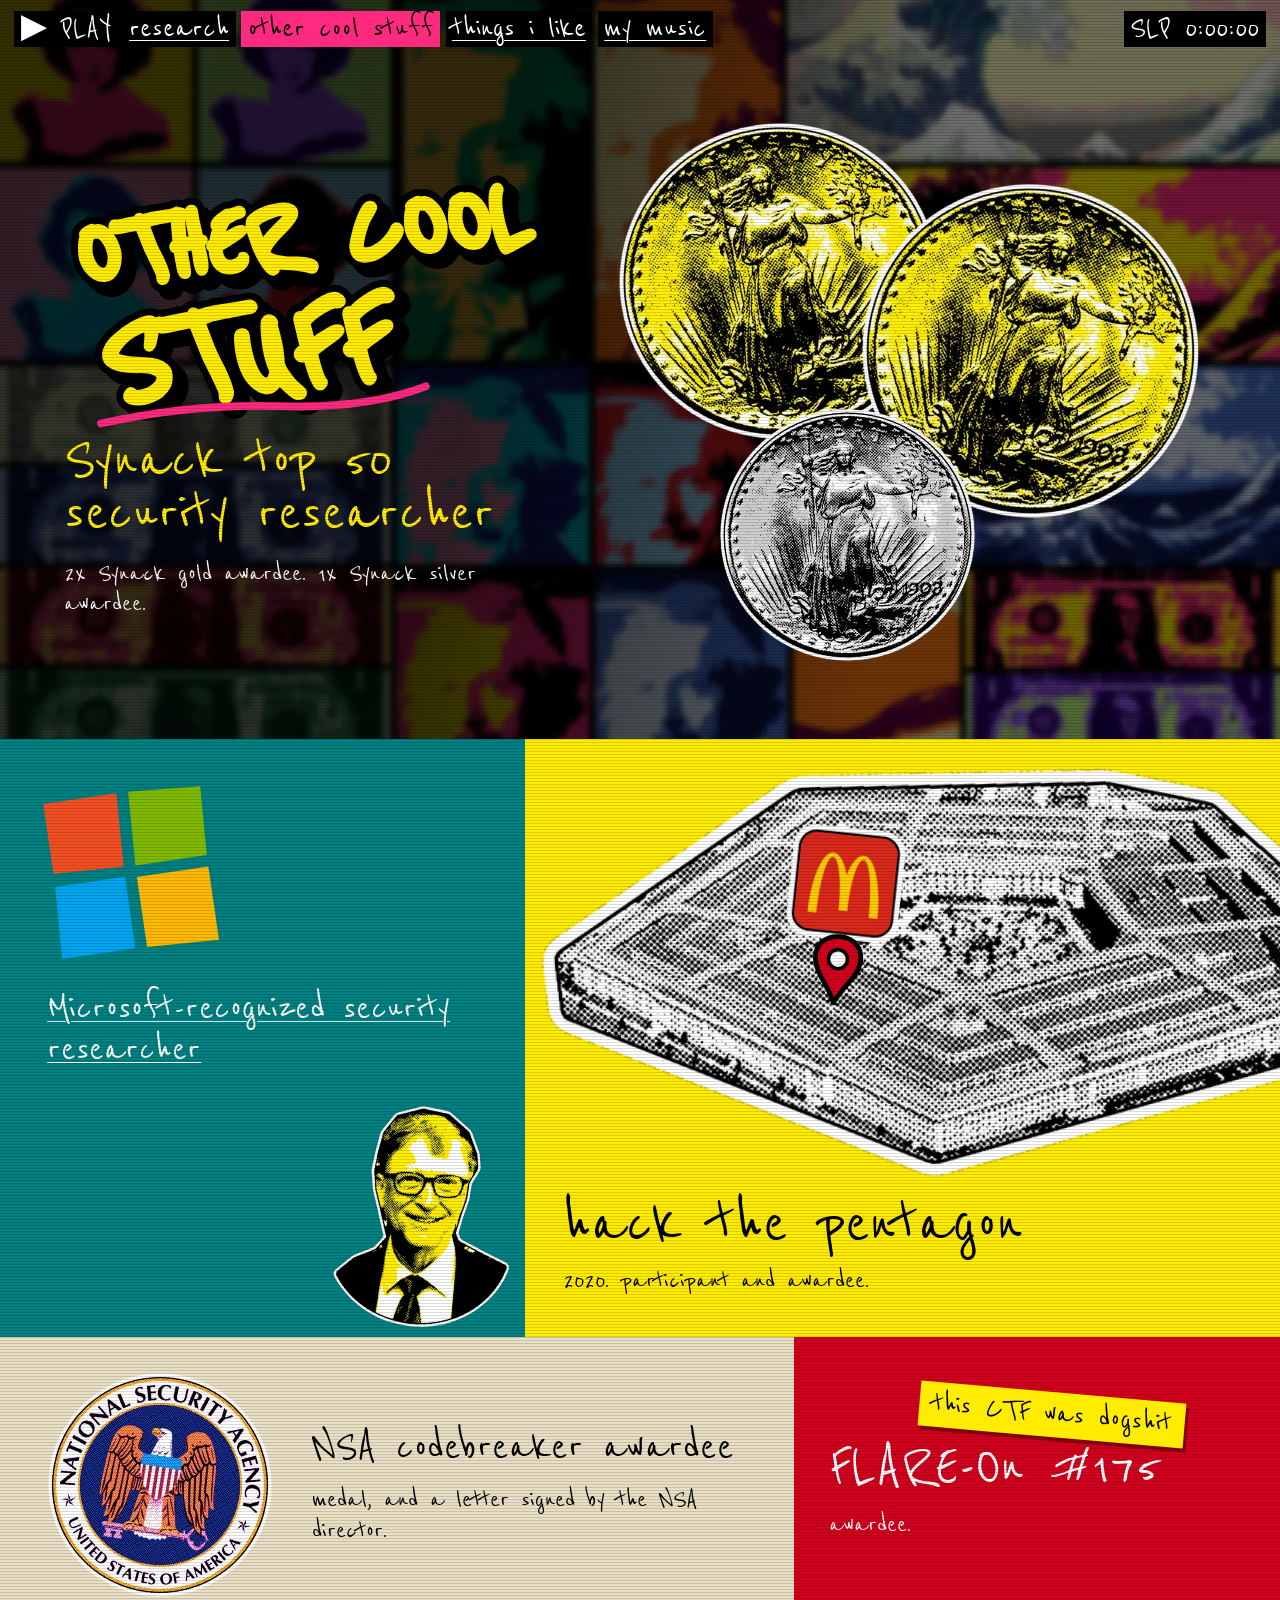
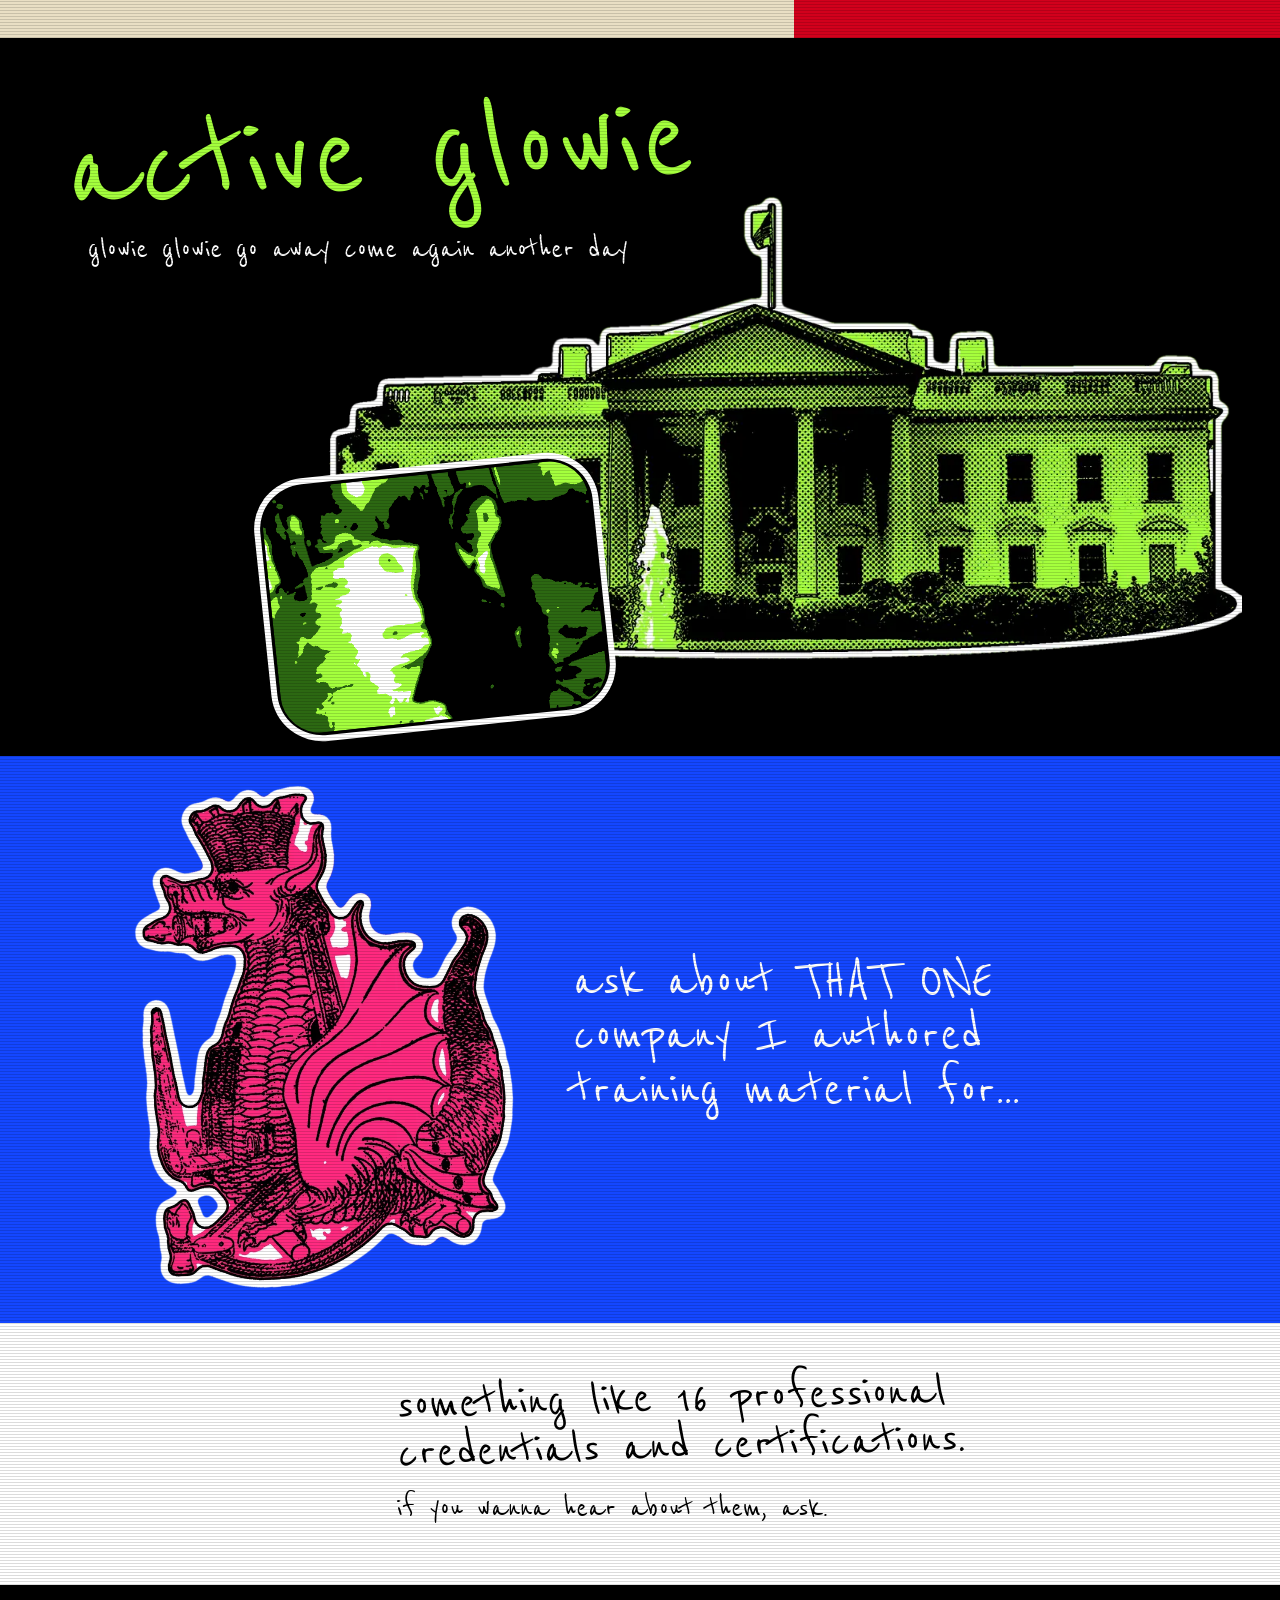
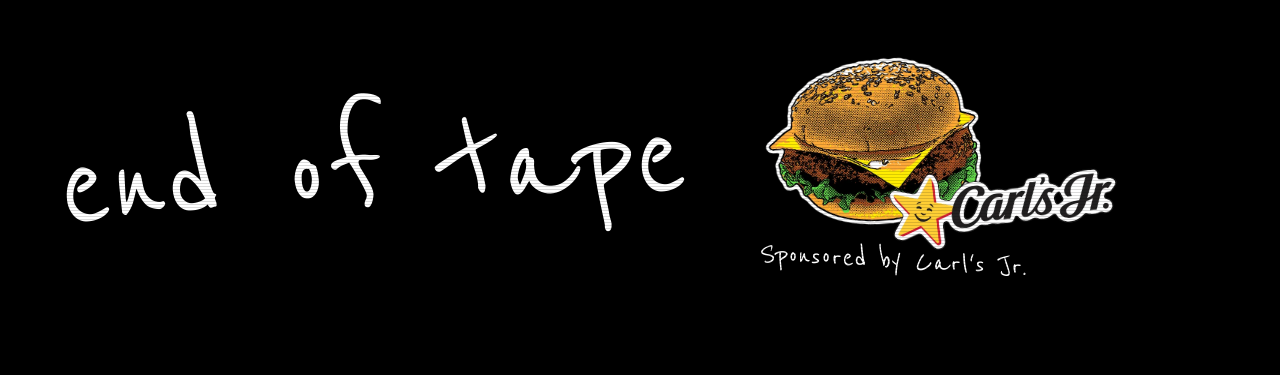
==== docs/accolades.html @ b7f167eb "Add files via upload" ====
<!doctype html>
<html lang="en">
<head>
<meta charset="utf-8">
<meta name="viewport" content="width=device-width, initial-scale=1">
<meta http-equiv="Content-Security-Policy" content="default-src 'none'; style-src 'self'; script-src 'self'; font-src 'self'; img-src 'self'; base-uri 'none'; form-action 'none'">
<meta name="referrer" content="no-referrer">
<title>d7e.ad :: other cool stuff</title>
<meta name="description" content="challenge coins, accolades, titles.">
<meta property="og:title" content="D7EAD, other cool stuff">
<meta property="og:description" content="challenge coins, accolades, titles.">
<meta property="og:type" content="website">
<meta property="og:image" content="https://d7ead.github.io/assets/og.jpg">
<meta name="twitter:card" content="summary_large_image">
<meta name="theme-color" content="#ff2a7f">
<link rel="preload" href="assets/fonts/reenie-beanie-400.woff2" as="font" type="font/woff2" crossorigin>
<link rel="stylesheet" href="assets/site.css?v=d54579dfe6">
<script src="assets/site.js?v=dfa700c6a3" defer></script>
</head>
<body>

<nav class="osd osd--l" aria-label="pages"><span class="osd__play" aria-hidden="true">&#9654;<span class="osd__w"> PLAY</span></span><a href="./">research</a><a href="accolades.html" aria-current="page">other cool stuff</a><a href="thingsilike.html">things i like</a><a href="music.html">my music</a></nav>
<p class="osd osd--r" aria-hidden="true"><span class="osd__w">SLP </span><span id="tc">0:00:00</span></p>

<main>

  <section class="fr inv a-synack">
    <h1 class="mine">
      <span class="sr">other cool stuff</span>
      <svg viewBox="0 0 560 300" aria-hidden="true" focusable="false">
        <text class="hand mine__sh" transform="translate(9 10)"><tspan x="14" y="122" font-size="124">OTHER COOL</tspan><tspan x="30" y="262" font-size="172">STUFF</tspan></text>
        <text class="hand mine__ol"><tspan x="14" y="122" font-size="124">OTHER COOL</tspan><tspan x="30" y="262" font-size="172">STUFF</tspan></text>
        <text class="hand mine__fl"><tspan x="14" y="122" font-size="124">OTHER COOL</tspan><tspan x="30" y="262" font-size="172">STUFF</tspan></text>
        <path class="pks mk" stroke-width="9" d="M24,286 Q130,272 230,284 T400,276"/>
      </svg>
    </h1>
    <div class="coins" role="img" aria-label="two gold coins and a silver one">
      <img class="coin coin--a" src="assets/coin-gold.webp" width="440" height="435" alt="">
      <img class="coin coin--b" src="assets/coin-gold.webp" width="440" height="435" alt="">
      <img class="coin coin--c" src="assets/coin-silver.webp" width="440" height="435" alt="">
    </div>
    <div class="a-synack__txt">
      <p class="num">Synack top 50 security researcher</p>
      <p class="typed">2x Synack gold awardee. 1x Synack silver awardee.</p>
    </div>
  </section>

  <div class="split s-msrc">
    <section class="fr a-msrc">
      <svg class="mslogo" viewBox="0 0 100 100" role="img" aria-label="microsoft logo"><path fill="#f25022" d="M3,4 L47,3 L46,47 L4,46 Z"/><path fill="#7fba00" d="M54,3 L97,5 L96,46 L53,47 Z"/><path fill="#00a4ef" d="M4,54 L46,53 L47,96 L3,97 Z"/><path fill="#ffb900" d="M53,54 L96,53 L97,97 L54,96 Z"/></svg>
      <p class="pen"><a href="https://www.microsoft.com/en-us/msrc/researcher-recognition-program">Microsoft-recognized security researcher</a></p>
      <img class="bill" src="assets/bill.webp" width="560" height="705" alt="bill gates, smiling">
    </section>
    <section class="fr a-htp">
      <div class="pentwrap">
        <img class="pent" src="assets/pentagon.webp" width="760" height="356" alt="the pentagon from the air, cut out with scissors">
        <div class="mcpin" role="img" aria-label="a map pin stuck in one side of the pentagon, with the mcdonald's logo over it">
          <img src="assets/mcd.webp" width="240" height="240" alt="">
          <svg viewBox="0 0 44 62" aria-hidden="true" focusable="false"><path fill="#d1001c" stroke="#000" stroke-width="4" stroke-linejoin="round" d="M22,59 C17,45 4,36 3,22 C2,10 11,3 22,3 C34,3 42,11 41,23 C40,36 27,46 22,59 Z"/><path fill="#fff" stroke="#000" stroke-width="3" d="M22,14 C27,14 30,18 30,22 C30,27 26,30 22,30 C17,30 14,26 14,22 C14,17 18,14 22,14 Z"/></svg>
        </div>
      </div>
      <p class="num">hack the pentagon</p>
      <p class="typed">2020. participant and awardee.</p>
    </section>
  </div>

  <div class="split s-nsa">
    <section class="fr a-nsa">
      <img class="seal" src="assets/seal-nsa.webp" width="420" height="420" alt="nsa seal">
      <div>
        <p class="pen">NSA codebreaker awardee</p>
        <p class="typed">medal, and a letter signed by the NSA director.</p>
      </div>
    </section>
    <section class="fr a-flare">
      <p class="num"><span class="flare">FLARE-On #175 <span class="flare__note">this CTF was dogshit</span></span></p>
      <p class="typed">awardee.</p>
    </section>
  </div>

  <section class="fr inv a-glow">
    <h2 class="num glow__h">active glowie</h2>
    <p class="typed">glowie glowie go away come again another day</p>
    <div class="glow__pic">
      <img class="glow__wh" src="assets/whitehouse.webp" width="1200" height="579" alt="the white house, printed in glow-in-the-dark green">
      <picture class="glow__tv">
        <source media="(prefers-reduced-motion: reduce)" srcset="assets/neuralyzer-still.webp">
        <img src="assets/neuralyzer.webp" width="500" height="376" alt="will smith in men in black puts on his sunglasses, holds up the neuralyzer, and the screen flashes white">
      </picture>
    </div>
  </section>

  <section class="fr a-dragon">
    <img class="dragon" src="assets/dragon.webp" width="640" height="870" alt="a dragon, from a 1472 woodcut">
    <p class="pen">ask about THAT ONE company I authored training material for...</p>
  </section>

  <section class="fr a-certs">
    <p class="num">something like 16 professional credentials and certifications.</p>
    <p class="typed">if you wanna hear about them, ask.</p>
  </section>

</main>

<footer class="fr outro">
  <p class="num">end of tape</p>
  <div class="sponsor">
    <img class="sponsor__burger" src="assets/burger.webp" width="560" height="433" alt="a cheeseburger, printed in dots">
    <img class="sponsor__logo" src="assets/carls.webp" width="620" height="210" alt="carl's jr. logo">
    <p>Sponsored by Carl's Jr.</p>
  </div>
</footer>

</body>
</html>
---- docs/assets/site.css ----
@font-face { font-family: "League Gothic"; src: url("fonts/league-gothic-400.woff2") format("woff2"); font-display: swap; }
@font-face { font-family: "Old Standard TT"; src: url("fonts/old-standard-tt-400.woff2") format("woff2"); font-weight: 400; font-display: swap; }
@font-face { font-family: "Old Standard TT"; src: url("fonts/old-standard-tt-400i.woff2") format("woff2"); font-weight: 400; font-style: italic; font-display: swap; }
@font-face { font-family: "Old Standard TT"; src: url("fonts/old-standard-tt-700.woff2") format("woff2"); font-weight: 700; font-display: swap; }
@font-face { font-family: "Reenie Beanie"; src: url("fonts/reenie-beanie-400.woff2") format("woff2"); font-display: swap; }

:root {
  --paper: #e9dfc4; --pink: #ff2a7f; --yellow: #ffec00; --blue: #1447ff; --cyan: #00e0ff;
  --logo: "League Gothic", "Arial Narrow", Impact, sans-serif;
  --copy: "Old Standard TT", "Times New Roman", Times, serif;
  --pen: "Reenie Beanie", "Segoe Print", "Comic Sans MS", cursive;
  --grain: url("grain.svg");
}

*, *::before, *::after { box-sizing: border-box; }
html { background: #000; overflow-x: clip; -webkit-text-size-adjust: 100%; text-size-adjust: 100%; }
body { margin: 0; overflow-x: clip; background: #000; color: #fff; font: 400 1.6rem/1.05 var(--pen); }
html { font-size: max(100%, 1.1111vw); }
.fr::after { content: ""; position: absolute; inset: 0; z-index: 5; pointer-events: none; background: repeating-linear-gradient(rgba(0, 0, 0, .14) 0 1px, transparent 1px 3px); }
::selection { background: var(--pink); color: #000; }
a { color: inherit; }
:focus-visible { outline: 3px solid var(--blue); outline-offset: 3px; }
.inv :focus-visible, .intro :focus-visible, .outro :focus-visible { outline-color: var(--cyan); }
.sr { position: absolute; width: 1px; height: 1px; overflow: hidden; clip-path: inset(50%); white-space: nowrap; }
.defs { position: absolute; width: 0; height: 0; overflow: hidden; }
#ht1-frdp, #ht2-frdp { --bg: var(--paper); color: #000; }
#ht1-ghid, #ht2-ghid { --bg: #e3c586; color: #000; }
#ht1-zeph, #ht2-zeph { --bg: #cfcfcf; color: #000; }

.pp, .mk-p { fill: var(--mk-paper, var(--bg, var(--paper))); }
.mk-ps { stroke: var(--mk-paper, var(--bg, var(--paper))); }
.pk { fill: var(--pink); }   .pks { stroke: var(--pink); fill: none; }
.yl { fill: var(--yellow); } .bls { stroke: var(--blue); fill: none; }
.cy { fill: var(--cyan); }   .wh { fill: #fff; } .whs { stroke: #fff; fill: none; }
.bk { fill: #000; }          .bks { stroke: #000; fill: none; }
.ik { fill: currentColor; }  .iks { stroke: currentColor; fill: none; }
.mk { stroke-linecap: round; stroke-linejoin: round; }
svg text { font-family: var(--copy); }
svg .sc { font-family: var(--pen); fill: #000; }
svg .go { font-family: var(--logo); fill: currentColor; }
svg .ty { font-family: var(--pen); } svg .hand { font-family: var(--pen); } svg .shf { font-family: var(--logo); }
svg .mid { text-anchor: middle; }
.drawing { display: block; width: 100%; height: auto; overflow: visible; }

.osd { position: fixed; z-index: 60; top: .7rem; margin: 0; padding: .05rem .4rem .12rem; background: #000; color: #fff; pointer-events: none; font: 400 clamp(1.5rem, 3vw, 2.1rem)/1 var(--pen); }
.osd--l { left: .9rem; display: flex; gap: .35rem; padding: 0; background: none; pointer-events: auto; } .osd--r { right: .9rem; }
.osd--l > * { padding: .05rem .4rem .12rem; background: #000; }
.osd a { color: #fff; text-decoration-thickness: 1px; text-underline-offset: 3px; }
.osd a:hover { background: #fff; color: #000; }
.osd a[aria-current] { background: var(--pink); color: #000; text-decoration: none; }
.osd a:focus-visible { outline-color: var(--cyan); }
@media (max-width: 520px) { .osd__w { display: none; } }
@media (max-width: 380px) { .osd { font-size: 1.35rem; } .osd__play { display: none; } }

.fr { position: relative; overflow: clip; padding: clamp(2rem, 6vw, 5rem) clamp(1rem, 5vw, 4.5rem); background: var(--bg, #000); color: #000; }
.inv { --mk-paper: #000; color: var(--paper); }
.inv svg .sc { fill: #fff; } .inv .bls { stroke: var(--cyan); }
.split { display: grid; grid-template-columns: var(--cols, 1fr 1fr); }
.s-glibc { --cols: 43fr 57fr; } .s-threat { --cols: 61fr 39fr; } .s-crow { --cols: 3fr 2fr; } .s-scap { --cols: 36fr 64fr; }
.art { position: relative; }
.fr p { margin: 0; }
.fr p + p, .fr .art + *, .fr * + .sub { margin-top: 1rem; }

@media (prefers-reduced-motion: no-preference) {
  .cut { animation: cut .32s steps(1) both; }
  @keyframes cut {
    0% { transform: translateX(-2.5%) skewX(-3deg); }
    30% { transform: translateX(1.5%); }
    55% { transform: translateY(-6px) skewX(1.5deg); }
    80% { transform: translateX(-.5%); }
    100% { transform: none; }
  }
}

.num { margin: 0; font: 400 clamp(2.8rem, 9.5vw, 8.5rem)/.8 var(--pen); }
.num a { display: inline-block; text-decoration: none; }
.num a:hover, .num a:focus-visible { background: var(--pink); color: #000; }
.sub { display: table; max-width: 46rem; padding: .15rem .7rem .25rem; background: rgba(0, 0, 0, .86); color: #fff; font: 400 1.85rem/1.05 var(--pen); }
.sub--y { color: #ffe84a; }
.sub :focus-visible { outline-color: var(--cyan); }
.pen { font: 400 2.2rem/1.02 var(--pen); }
.pen a { text-decoration-thickness: 1px; text-underline-offset: 2px; }
.typed { font: 400 1.8rem/1.05 var(--pen); }
.dymo { display: inline-block; width: max-content; max-width: 100%; padding: .34rem .6rem .28rem; border-radius: 2px; background: #151515; color: #fff; text-decoration: none; font: 400 1.55rem/1 var(--pen); }
.dymo--red { background: #c8171c; }
.dymo:hover, .dymo:focus-visible { background: #fff; color: #000; }
.chy { display: flex; align-items: stretch; width: min(100%, 52rem); font: 400 1.7rem/1.05 var(--pen); }
.chy b { flex: none; display: grid; place-items: center; padding: .3rem .7rem; background: #d1001c; color: #fff; font: 400 2rem/1 var(--pen); }
.chy span { padding: .45rem .8rem; background: #fff; color: #000; border-bottom: 4px solid #d1001c; }

.intro { --bg: #000; background: linear-gradient(100deg, rgba(0, 0, 0, .62) 0 38%, rgba(0, 0, 0, .18) 70%), #000 url("intro-wall.webp") center / cover no-repeat; color: #fff; min-height: 86vh; display: grid; grid-template-columns: minmax(0, 6fr) minmax(0, 5fr); gap: 1rem clamp(1rem, 4vw, 4rem); align-items: center; padding-top: clamp(3.5rem, 8vw, 6rem); }
.tag { margin: 0 0 0 -2%; width: 94%; rotate: -4deg; }
.tag svg { display: block; width: 100%; height: auto; overflow: visible; }
.intro__txt { margin: 2rem 0 0 6%; max-width: 27rem; font: 400 2rem/1.05 var(--pen); }
.intro__txt a { display: inline-block; margin-top: .6rem; font: 400 2.3rem/1 var(--pen); color: var(--cyan); }

.cam { position: relative; margin: 0; }
.cam__pic { position: relative; aspect-ratio: 1; overflow: hidden; background: var(--pink); outline: 3px solid #fff; outline-offset: -3px; }
.cam img { position: absolute; inset: 0; width: 100%; height: 100%; object-fit: cover; }
.cam .ghost { visibility: hidden; }
.cam figcaption { position: relative; z-index: 4; width: max-content; max-width: 100%; margin: -1.1rem 0 0 -1rem; padding: .12em .3em .02em; background: var(--yellow); color: #000; font: 400 clamp(2rem, 4.6vw, 3.8rem)/.9 var(--pen); rotate: -2.5deg; }
.cam figcaption a { text-decoration: underline var(--pink); text-decoration-thickness: .08em; text-underline-offset: .08em; }
.cam figcaption a:hover, .cam figcaption a:focus-visible { background: var(--pink); text-decoration-color: #000; }
@media (prefers-reduced-motion: no-preference) {
  .cam .ghost { animation: tear 7s steps(1) infinite; }
  @keyframes tear {
    0%, 91%, 100% { visibility: hidden; }
    92% { visibility: visible; translate: 6% 0; clip-path: inset(22% 0 58% 0); }
    94% { visibility: visible; translate: -8% 0; clip-path: inset(64% 0 20% 0); }
    96% { visibility: visible; translate: 3% 0; clip-path: inset(40% 0 44% 0); }
  }
}

.f-win { --bg: #008080; display: grid; grid-template-columns: minmax(0, 31rem) minmax(0, 1fr); grid-template-rows: 1fr auto; gap: 4rem clamp(4rem, 7vw, 7rem); align-items: end; padding-bottom: clamp(4rem, 7vw, 6rem); }
.founders { grid-column: 2; grid-row: 1 / span 2; margin: 0; width: min(46rem, 100%); justify-self: center; rotate: 1.5deg; }
.founders svg { display: block; width: 100%; height: auto; overflow: visible; }
.founders text { fill: #000; }
.mine { grid-column: 1; grid-row: 1; align-self: center; margin: 3rem 0 -1.5rem 3%; width: min(25rem, 90%); rotate: -6deg; font-weight: 400; font-synthesis: none; }
.mine svg { display: block; width: 100%; height: auto; overflow: visible; }
.mine text { stroke-linejoin: round; stroke-linecap: round; }
.mine__sh, .mine__ol { fill: #000; stroke: #000; stroke-width: 27; }
.mine__fl { fill: var(--yellow); stroke: var(--yellow); stroke-width: 11; }
.win { grid-column: 1; grid-row: 2; position: relative; width: min(27rem, 100%); margin-left: 7%; padding: 3px; background: #c0c0c0; border: 2px solid; border-color: #fff #404040 #404040 #fff; box-shadow: 1rem 1rem 0 -.125rem #c0c0c0, 1rem 1rem 0 #404040, 2rem 2rem 0 -.125rem #c0c0c0, 2rem 2rem 0 #404040, 3rem 3rem 0 -.125rem #c0c0c0, 3rem 3rem 0 #404040; font: 400 1.5rem/1.05 var(--pen); --bg: #c0c0c0; }
.win__bar { display: flex; justify-content: space-between; align-items: center; padding: .2rem .25rem .2rem .45rem; background: #000080; color: #fff; font-weight: 400; }
.win__bar i { font-style: normal; display: grid; place-items: center; width: 1.3rem; height: 1.2rem; background: #c0c0c0; color: #000; border: 1px solid; border-color: #fff #404040 #404040 #fff; font-size: .7rem; line-height: 1; }
.win__body { padding: .7rem .8rem .8rem; }
.win__ok { display: block; width: max-content; margin: .6rem auto 0; padding: .25rem 1.1rem; color: #000; text-decoration: none; background: #c0c0c0; border: 2px solid; border-color: #fff #404040 #404040 #fff; }
.win__more { margin-top: .8rem; }
.win__more .redact { width: 5.6em; }
.win__ok:hover { border-color: #404040 #fff #fff #404040; }

.f-glibc { --bg: #fff; z-index: 2; overflow: visible; padding-right: 1rem; }
.f-glibc .art { width: min(30rem, 100%); }
.f-ghidra { --bg: #e3c586; padding-bottom: 9rem; }
.f-ghidra .typed { max-width: calc(100% - 8rem); }
.f-ghidra .seal { position: absolute; right: 2.6rem; bottom: .7rem; width: 10rem; rotate: 13deg; }
.f-ghidra .seal .seal__splat { left: -79.7%; top: -110.7%; scale: -1 1; rotate: -13deg; }
.f-ghidra > p, .f-ghidra .art { position: relative; z-index: 2; }
.f-ghidra .art { width: min(26rem, 100%); margin-left: auto; }

.f-redstar { --bg: #024fa2; color: #fff; padding-right: 0; padding-bottom: 0; }
.rs__txt { position: relative; z-index: 2; padding-right: 1.2rem; }
.f-redstar .num { max-width: 34rem; font-size: clamp(2.7rem, 4.7vw, 4.3rem); line-height: .84; color: var(--yellow); rotate: -2deg; }
.f-redstar .num a:hover, .f-redstar .num a:focus-visible { background: var(--yellow); color: #000; }
.f-redstar .typed { max-width: 27rem; margin-top: 1.5rem; font-size: 2rem; }
.f-redstar .rs__nocve { position: absolute; z-index: 2; left: 11%; bottom: 6%; margin: 0; padding: .15rem .6rem .3rem; background: var(--pink); color: #000; font-size: clamp(1.65rem, 3.3vw, 3rem); line-height: 1; white-space: nowrap; rotate: -5deg; box-shadow: 3px 4px 0 rgba(0, 0, 0, .4); }
.f-redstar :focus-visible { outline-color: #fff; }
.rs__pic { position: relative; width: 110%; margin: 1.5rem 0 0 -10%; }
.rs__statue { position: relative; z-index: 1; display: block; width: 100%; height: auto; }
.f-redstar .seal { position: absolute; z-index: 0; left: 9%; top: -5%; width: 21%; rotate: -10deg; }
.f-redstar .seal .seal__splat { left: -68%; top: -80%; rotate: 115deg; }
.rs__kim { position: absolute; z-index: 1; right: -3%; bottom: 0; width: 55%; height: auto; }
@media (min-width: 761px) {
  .f-redstar { display: grid; grid-template-columns: minmax(0, 37fr) minmax(0, 63fr); align-items: end; padding: 3.6rem 0 0 4%; }
  .rs__txt { align-self: start; padding: 0 0 6rem; }
  .f-redstar .rs__nocve { left: -15%; bottom: 8%; }
  .rs__pic { width: 100%; margin: 0; }
  .f-redstar .seal { left: 2%; top: 1%; width: 17%; }
  .rs__kim { width: 52%; }
}

.f-freerdp { --bg: var(--paper); padding-bottom: 2.5rem; }
.f-freerdp .art { width: min(62rem, 100%); margin: 0 auto; }
.f-freerdp .sub--y { margin: .7rem 0 0 auto; max-width: 38rem; background: var(--yellow); color: #000; rotate: -3deg; }
.f-freerdp .sub--y :focus-visible { outline-color: var(--blue); }
.f-freerdp .pen { margin: 1.6rem 0 0 7%; }

.f-vmware { --bg: #000; display: grid; grid-template-columns: minmax(0, 22rem) 1fr; gap: 1rem 3rem; align-items: center; padding-top: .6rem; padding-bottom: 5rem; }
.f-vmware .num { font-size: clamp(2.6rem, 10.5vw, 10rem); color: var(--pink); white-space: nowrap; }
.f-vmware .typed { color: #fff; margin-top: .8rem; }

.f-protegent { --bg: #fff; }
.f-protegent .art { width: min(56rem, 86%); }
.receipt { position: absolute; z-index: 2; right: clamp(.5rem, 5vw, 5rem); bottom: 1.2rem; rotate: -11deg; width: 16.5rem; padding: .9rem .8rem 1.4rem; color: #111; background: #fffbe0; font: 400 1.35rem/1.1 var(--pen); box-shadow: 3px 4px 0 rgba(0, 0, 0, .3); }
.receipt p, .receipt ul { margin: 0 !important; padding: 0; list-style: none; }
.receipt li { display: flex; justify-content: space-between; gap: .5rem; }
.receipt .rule { border-top: 1px dashed #111; margin: .35rem 0 !important; }

.bars { position: relative; height: clamp(5rem, 12vw, 9rem); background: linear-gradient(90deg, #c0c0c0 0 14.28%, #c0c000 0 28.57%, #00c0c0 0 42.85%, #00c000 0 57.14%, #c000c0 0 71.42%, #c00000 0 85.71%, #0000c0 0); }
.bars p { position: absolute; left: 4%; bottom: .6rem; margin: 0; padding: .2rem .8rem; background: #000; color: #fff; white-space: nowrap; font: 400 clamp(1.5rem, 3vw, 2.2rem)/1 var(--pen); }

.f-threatfire { --bg: var(--yellow); }
.f-threatfire .art { width: min(24rem, 100%); rotate: 3deg; }
.f-awesome { --bg: #000; }
.f-awesome .art { width: min(32rem, 100%); margin-left: auto; rotate: -4deg; }
.f-awesome .pen { color: #fff; max-width: 24rem; }
.price { position: absolute; z-index: 2; left: 6%; top: 1.5rem; rotate: -12deg; display: grid; place-items: center; text-align: center; padding: .45rem .9rem .3rem; background: var(--yellow); color: #000; text-decoration: none; font: 400 2.1rem/.85 var(--pen); }
.price:hover, .price:focus-visible { background: var(--cyan); }

.f-nxp { --bg: var(--cyan); }
.f-nxp .art { width: min(52rem, 100%); margin-left: auto; }
.f-nxp .lines { max-width: 44rem; }
.f-nxp .lines .pen { margin-top: 1.4rem; rotate: -1.5deg; }
.f-nxp .lines .redact { width: 6.4em; }
@media (min-width: 1000px) {
  .f-nxp { display: grid; grid-template-columns: minmax(0, 26rem) minmax(0, 1fr); gap: 2rem; align-items: end; }
  .f-nxp .art { grid-column: 2; grid-row: 1; }
  .f-nxp .lines { grid-column: 1; grid-row: 1; }
}

.f-crow { --bg: #fff; }
.f-crow .art { width: min(24rem, 100%); margin: 0 auto; }
.f-crow .num { position: relative; margin-top: 2.4rem; font-size: clamp(2rem, 4.6vw, 4rem); }
.f-gitjs { --bg: #fff27a; }
.f-gitjs .art { width: min(22rem, 100%); rotate: -9deg; }

.f-openscap { --bg: #ff8ab8; }
.f-openscap .art { width: min(24rem, 100%); }
.f-openscap .sub { padding: 0; background: none; color: #000; font-size: 2.3rem; }
.f-openscap .sub :focus-visible { outline-color: var(--blue); }
.redhat { display: block; width: 9.5rem; height: auto; margin: 1.2rem 1.5rem 0 auto; rotate: 11deg; }
.f-netx { --bg: #ff8a1f; overflow: visible; z-index: 2; }
.f-netx .art { width: min(34rem, 100%); }

.f-zephyr { --bg: #cfcfcf; background: var(--grain), var(--bg); }
.f-zephyr .art { width: min(44rem, 100%); margin: 0 auto; }
.f-zephyr .sub { margin-left: 9%; rotate: 1.3deg; }
.is-lifted .embargo-tape { display: none; }

.outro { --bg: #000; color: #fff; padding-bottom: 6rem; }
.outro { display: flex; flex-wrap: wrap; align-items: center; gap: 2.5rem clamp(2rem, 6vw, 6rem); }
.sponsor { position: relative; flex: none; width: min(21rem, 82%); margin: 0; rotate: 3deg; }
@media (min-width: 761px) { .sponsor { width: min(21rem, 30vw); } }
.sponsor__burger { display: block; width: 64%; height: auto; rotate: -7deg; }
.sponsor__logo { position: absolute; right: -6%; top: 46%; width: 68%; height: auto; rotate: -9deg; }
.sponsor p { margin-top: 1.1rem; font-size: 2.1rem; line-height: 1; }
.outro .num { color: #fff; font-size: clamp(3rem, 12vw, 10rem); margin-left: -.4rem; rotate: -3deg; }

@media (min-width: 761px) {
  .f-glibc { padding: 1.6rem 1rem 4.2rem 2.2rem; }
  .f-ghidra { padding: 6.5rem 2rem 8.5rem 13%; }
  .f-protegent { padding: 3.2rem 1rem 5.5rem 1.4rem; }
  .f-threatfire { padding: 2.2rem 2.5rem 2.2rem 11%; }
  .f-awesome { padding: 1.2rem 1.4rem 3.6rem 2.8rem; }
  .f-nxp { padding: 2.4rem 1.2rem 2.8rem 3.4rem; }
  .f-crow { padding: 3rem 1.5rem 1.8rem 7%; }
  .f-gitjs { padding: 1.4rem 1.2rem 5rem 2rem; }
  .f-openscap { padding: 2rem 1rem 2.6rem 1.3rem; }
  .f-netx { padding: 6rem 0 3.2rem 9%; }
  .f-zephyr { padding: 2.2rem 2rem 1.3rem 5.5rem; }
}
.f-netx .pen + .pen { font-size: 3.1rem; }
@media (min-width: 1101px) {
  .f-gitjs .pen { font-size: 2.9rem; line-height: .9; }
}
@media (min-width: 1200px) {
  .f-protegent { overflow: visible; z-index: 3; }
  .receipt { bottom: -2.6rem; }
}
@media (max-width: 1199px) {
  .receipt { position: relative; right: auto; bottom: auto; margin: 1rem 0 0 auto; }
}
@media (min-width: 761px) and (max-width: 1100px) {
  .flare__note { right: -.8rem; bottom: 120%; font-size: 1.7rem; }
  .f-win { grid-template-columns: minmax(0, 1fr); grid-template-rows: none; }
  .mine, .win, .founders { grid-column: auto; grid-row: auto; }
  .founders { margin-top: 1rem; }
  .s-threat { --cols: 1fr 1fr; }
  .price { font-size: 1.7rem; }
  .f-awesome .art { margin-top: 3.5rem; }
}
@media (max-width: 760px) {
  .intro, .split, .f-vmware, .f-win { grid-template-columns: minmax(0, 1fr); }
  .f-win { grid-template-rows: none; }
  .mine, .win, .founders { grid-column: auto; grid-row: auto; }
  .mine { margin: 4rem 0 0 2%; width: min(17.5rem, 72%); }
  .founders { margin-top: 2rem; width: 112%; margin-left: -3%; justify-self: start; }
  .f-protegent .art { width: 100%; }
  .tag { margin-left: 3%; width: 90%; }
  .intro { min-height: 0; }
  .win { margin-left: 0; width: calc(100% - 3rem); }
  .f-awesome .art { margin-top: 4.5rem; }
}

.tag { font-weight: 400; font-synthesis: none; }
.tagfat { stroke: var(--pink); stroke-width: 15; stroke-linejoin: round; stroke-linecap: round; }
.tagfat-w { stroke: #fff; stroke-width: 15; stroke-linejoin: round; }

.seal { position: relative; z-index: 1; display: block; }
.seal img { display: block; width: 100%; height: auto; }
.seal .seal__splat { position: absolute; z-index: -1; width: 300%; max-width: none; transform-origin: 37.24% 48.43%; }
.logo { display: block; height: auto; max-width: 100%; }
.redact { display: inline-block; width: 8.6em; height: .82em; vertical-align: -.08em; background: #000; rotate: -1.2deg; clip-path: polygon(0 12%, 31% 0, 64% 9%, 100% 2%, 98% 88%, 70% 100%, 38% 91%, 2% 97%); }
.redact + .redact { rotate: 1.6deg; transform: scaleX(-1); }
.s-new { --cols: 55fr 45fr; }
.f-fprime { --bg: var(--blue); color: #fff; }
.f-fprime .art { display: flex; align-items: center; gap: 1rem; }
.f-fprime .logo { width: min(12rem, 42%); rotate: -5deg; }
.f-fprime .seal { width: min(14rem, 52%); rotate: -9deg; }
.f-fprime .seal .seal__splat { left: -45.7%; top: -88.7%; rotate: 9deg; }
.f-fprime .logo, .f-fprime .pen { position: relative; z-index: 2; }
.f-fprime .pen { margin-top: 2.2rem; }
.f-fprime :focus-visible { outline-color: #fff; }
.f-php { --bg: #cfc4ff; }
.f-php .logo { width: min(24rem, 92%); rotate: 4deg; }
.f-php .pen { margin-top: 2.4rem; }
@media (min-width: 761px) {
  .f-fprime { padding: 3.4rem 1.5rem 2.6rem 6%; }
  .f-php { padding: 5.5rem 2rem 2rem 3.2rem; }
}

.a-synack { --bg: #000; background: linear-gradient(100deg, rgba(0, 0, 0, .62) 0 38%, rgba(0, 0, 0, .18) 70%), #000 url("stuff-wall.webp") center / cover no-repeat; color: #fff; display: grid; grid-template-columns: minmax(0, 5fr) minmax(0, 6fr); gap: 1rem 3rem; align-items: center; padding-top: clamp(4.5rem, 9vw, 7rem); }
.a-synack .mine { grid-column: 1; grid-row: 1; align-self: end; margin: 0 0 0 1%; width: min(31rem, 97%); rotate: -5deg; }
.a-synack__txt { grid-column: 1; grid-row: 2; align-self: start; }
.a-synack .num { font-size: clamp(2.6rem, 5.2vw, 4.9rem); color: var(--yellow); }
.a-synack .typed { margin-top: 1.2rem; }
.coins { grid-column: 2; grid-row: 1 / span 2; position: relative; width: min(37rem, 100%); aspect-ratio: 1 / .93; justify-self: center; }
.coin { position: absolute; height: auto; }
.coin--a { left: 0; top: 2%; width: 54%; rotate: -11deg; }
.coin--b { left: 41%; top: 13%; width: 57%; rotate: 16deg; }
.coin--c { left: 17%; top: 54%; width: 43%; rotate: -3deg; }
.s-msrc { --cols: 41fr 59fr; }
.a-msrc { --bg: #008080; }
.mslogo { display: block; width: min(10.5rem, 48%); rotate: -7deg; }
.a-msrc .pen { margin-top: 2rem; font-size: 2.7rem; line-height: .95; color: #fff; }
.a-msrc :focus-visible { outline-color: #fff; }
.a-msrc .pen, .mslogo { position: relative; z-index: 1; }
.bill { position: absolute; right: .7rem; bottom: .6rem; width: 14rem; height: auto; rotate: 5deg; }
.a-htp { --bg: var(--yellow); }
.pentwrap { position: relative; width: 122%; margin: 0 0 1.2rem -3%; rotate: -3deg; }
.pent { display: block; width: 100%; height: auto; }
.mcpin { position: absolute; left: 33%; bottom: 43%; width: 13%; translate: -50% 0; rotate: 9deg; transform-origin: 50% 100%; }
.mcpin img { display: block; width: 100%; height: auto; }
.mcpin svg { display: block; width: 46%; height: auto; margin: -6% auto 0; overflow: visible; }
.a-htp .num { font-size: clamp(2.6rem, 5.6vw, 5.2rem); }
.a-htp .typed { margin-top: .9rem; }
.s-nsa { --cols: 62fr 38fr; }
.a-nsa { --bg: var(--paper); display: grid; grid-template-columns: minmax(0, 14rem) minmax(0, 1fr); gap: 1.5rem 2.5rem; align-items: center; }
.a-nsa .seal { width: 100%; height: auto; rotate: 9deg; }
.a-nsa .pen { font-size: 3rem; line-height: .92; }
.a-flare { --bg: #d1001c; color: #fff; }
.a-flare .num { position: relative; font-size: clamp(2.6rem, 5vw, 4.6rem); }
.a-flare :focus-visible { outline-color: #fff; }
.flare { position: relative; display: inline-block; }
.flare__note { position: absolute; z-index: 6; right: -1.6rem; bottom: 108%; padding: .3rem .8rem .4rem; background: var(--yellow); color: #000; font-size: 2.1rem; line-height: 1; white-space: nowrap; rotate: 5deg; box-shadow: 3px 4px 0 rgba(0, 0, 0, .35); }
.a-glow { --bg: #000; color: #fff; padding-bottom: 5.5rem; }
.glow__h { position: relative; z-index: 2; width: max-content; max-width: 100%; color: #a4ff3d; font-size: clamp(3.6rem, 12vw, 10.5rem); rotate: -3deg; }
.a-glow .typed { position: relative; z-index: 2; margin: 1rem 0 0 2%; font-size: 2.2rem; }
.glow__pic { position: relative; width: min(60rem, 100%); margin: 1.6rem 0 0 auto; }
.glow__wh { display: block; width: 100%; height: auto; }
.glow__tv { position: absolute; left: 3%; bottom: -17%; display: block; width: 42%; padding: .2rem; background: #000; border: .4rem solid #fff; border-radius: 15% / 19%; overflow: hidden; rotate: -6deg; }
.glow__tv img { display: block; width: 100%; height: auto; border-radius: 12% / 16%; }
@media (min-width: 761px) {
  .a-glow { padding: 3.4rem 3% 6rem 5%; }
  .glow__pic { margin-top: -4.5rem; }
  .glow__tv { left: -2%; bottom: -15%; width: 36%; }
}
@media (min-width: 1300px) {
  .glow__tv { left: -21%; bottom: -12%; }
}

.a-dragon { --bg: var(--blue); color: #fff; display: grid; grid-template-columns: minmax(0, 23rem) minmax(0, 1fr); gap: 1.5rem 4rem; align-items: center; }
.dragon { display: block; width: 100%; height: auto; rotate: -4deg; }
.a-dragon .pen { font-size: clamp(2.5rem, 4.6vw, 4.2rem); line-height: .92; max-width: 34rem; }
.a-certs { --bg: #fff; }
.a-certs .num { max-width: 46rem; font-size: clamp(2.3rem, 4.4vw, 4rem); line-height: .86; rotate: -1.5deg; }
.a-certs .typed { margin-top: 1.4rem; font-size: 2.2rem; }
@media (min-width: 761px) {
  .a-msrc { padding: 3rem 1.5rem 4.5rem 9%; }
  .a-htp { padding: 1.6rem 0 2.6rem 2.4rem; }
  .a-nsa { padding: 2.2rem 2rem 2.6rem 3rem; }
  .a-flare { padding: 6.5rem 1.2rem 3.2rem 2.2rem; }
  .a-dragon { padding: 1.8rem 2rem 2.4rem 11%; }
  .a-certs { padding: 3rem 2rem 3.6rem 31%; }
}
@media (max-width: 760px) {
  .a-synack, .a-nsa, .a-dragon { grid-template-columns: minmax(0, 1fr); }
  .a-synack .mine, .coins, .a-synack__txt { grid-column: auto; grid-row: auto; }
  .a-synack .mine { width: 86%; }
  .a-nsa .seal { width: min(11rem, 55%); }
  .dragon { width: min(19rem, 82%); }
  .pentwrap { width: 112%; }
  .mcpin { width: 16%; }
  .a-flare { padding-top: 5rem; }
  .flare__note { right: -.6rem; bottom: 118%; font-size: 1.7rem; }
  .a-flare { padding-top: 5.6rem; }
  .a-msrc { padding-bottom: 16.5rem; }
  .bill { width: 11.5rem; }
  .f-ghidra .seal { width: 8.5rem; }
}
@media (min-width: 761px) and (max-width: 1299px) {
  .a-msrc { padding-bottom: 15.5rem; }
  .bill { width: 11rem; }
}

:root { --mono: ui-monospace, "Cascadia Mono", Consolas, "SF Mono", Menlo, "DejaVu Sans Mono", monospace; }
.p-hero .typed { max-width: 30rem; }
.p-by { margin-top: 1.4rem; font-size: 1.7rem; color: var(--cyan); }
.p-tldr { --bg: var(--yellow); display: grid; grid-template-columns: minmax(0, 1fr); gap: 2rem 4rem; align-items: start; }
.p-tldr .pen { max-width: 46rem; font-size: clamp(2.1rem, 3.1vw, 2.9rem); line-height: 1; }
.p-tldr b { font-weight: 400; padding: 0 .35em .05em; background: #000; color: var(--yellow); }
.p-spec { width: min(23rem, 100%); padding: .9rem .8rem 1.4rem; background: #fffbe0; color: #111; font: 400 1.4rem/1.1 var(--pen); rotate: 4deg; box-shadow: 3px 4px 0 rgba(0, 0, 0, .3); }
.p-spec p, .p-spec ul { margin: 0 !important; padding: 0; list-style: none; }
.p-spec li { display: flex; justify-content: space-between; gap: 1.2rem; }
.p-spec li span + span { text-align: right; }
.p-spec .stack { display: block; }
.p-spec .stack span { display: block; }
.p-spec .rule { border-top: 1px dashed #111; margin: .35rem 0 !important; }
.p-toc { --bg: #000; color: #fff; }
.p-toc .pen { color: var(--pink); font-size: 2.6rem; rotate: -2deg; width: max-content; }
.p-toc ol { margin: 1rem 0 0; padding-left: 2.2rem; font-size: 2.1rem; line-height: 1.12; }
.p-toc a { text-decoration-thickness: 1px; text-underline-offset: 3px; }
.p-toc a:hover, .p-toc a:focus-visible { background: #fff; color: #000; }

.p-sec { --hl: rgba(255, 42, 127, .5); padding-top: clamp(2.4rem, 5vw, 4rem); padding-bottom: clamp(2.6rem, 5vw, 4.2rem); }
.c-paper { --bg: var(--paper); } .c-white { --bg: #fff; } .c-pink { --bg: #ff8ab8; --hl: rgba(255, 236, 0, .85); } .c-lilac { --bg: #cfc4ff; }
.c-lemon { --bg: #fff27a; } .c-tan { --bg: #e3c586; } .c-black { --bg: #000; --hl: rgba(255, 42, 127, .75); }
.c-grey { --bg: #cfcfcf; background: var(--grain), var(--bg); }
.p-col { position: relative; z-index: 1; max-width: 54rem; font: 400 1.95rem/1.1 var(--pen); }
.p-col > * + *, .p-col > * + p { margin-top: 1.3rem; }
.p-col > h3 + p { margin-top: .7rem; }
.p-col h2 { margin: 0 0 1.8rem; font: 400 clamp(3rem, 6.2vw, 5.4rem)/.84 var(--pen); font-synthesis: none; rotate: -1.5deg; }
.p-col h2 s { display: block; width: max-content; font-size: .5em; line-height: 1.1; text-decoration: line-through var(--pink) .1em; }
.c-pink h2 s { text-decoration-color: #000; }
.p-col h3 { display: table; margin: 2.4rem 0 0 -.4rem; padding: .1rem .7rem .22rem; background: #000; color: #fff; font: 400 2.2rem/1 var(--pen); font-synthesis: none; rotate: -1deg; }
.p-col h3:nth-of-type(3n + 2) { rotate: 1.2deg; margin-left: .6rem; }
.inv .p-col h3 { background: #fff; color: #000; }
.p-col strong, .p-tldr strong { font-weight: 400; background: linear-gradient(transparent 56%, var(--hl, rgba(255, 42, 127, .5)) 56%); }
.p-col a { text-decoration-thickness: 1px; text-underline-offset: 2px; }
.p-col code { padding: .12em .32em .1em; border-radius: 2px; background: rgba(0, 0, 0, .12); font: 400 .58em/1 var(--mono); overflow-wrap: anywhere; }
.inv .p-col code { background: rgba(255, 255, 255, .2); }
.code { position: relative; margin: 2.4rem 0 0; }
.code figcaption { position: relative; z-index: 1; display: table; max-width: 92%; margin: 0 0 -.55rem .8rem; padding: .3rem .6rem .26rem; border-radius: 2px; background: #c8171c; color: #fff; font: 400 1.5rem/1 var(--pen); rotate: -1.2deg; }
.code pre { margin: 0; padding: 1.3rem 1rem 1rem; overflow-x: auto; background: #111; color: #f1f1f1; font: 400 .9rem/1.5 var(--mono); tab-size: 4; }
.code pre:focus-visible { outline-offset: -3px; outline-color: var(--cyan); }
.p-col .code code { padding: 0; background: none; font: inherit; overflow-wrap: normal; }
.code .l { display: block; width: max-content; min-width: 100%; min-height: 1.5em; padding: 0 .4rem; }
.code .hl { background: rgba(255, 236, 0, .2); box-shadow: inset 3px 0 var(--yellow); }
.code .cm { color: #8fd19e; }
.shot { margin: 2.2rem 0 0; }
.shot a { display: block; border: .4rem solid #fff; box-shadow: 5px 6px 0 rgba(0, 0, 0, .55); }
.shot a:hover { box-shadow: 5px 6px 0 var(--pink); }
.shot img { display: block; width: 100%; height: auto; }
.shot figcaption { display: table; position: relative; z-index: 1; max-width: 90%; margin: -.9rem 0 0 1.2rem; padding: .15rem .7rem .25rem; background: rgba(0, 0, 0, .9); color: #fff; font: 400 1.7rem/1.05 var(--pen); }
.shot--a { rotate: -1.1deg; } .shot--b { rotate: .9deg; } .shot--c { rotate: .4deg; margin-left: 3%; } .shot--d { rotate: -.6deg; margin-right: 4%; }
.shot--b figcaption { margin-left: auto; margin-right: 1rem; background: var(--yellow); color: #000; rotate: -2deg; }
.tbl { overflow-x: auto; margin-top: 2rem; background: #fff; color: #000; border: 3px solid #000; box-shadow: 5px 6px 0 rgba(0, 0, 0, .55); }
.tbl table { width: 100%; border-collapse: collapse; font: 400 1.6rem/1.08 var(--pen); }
.tbl th, .tbl td { padding: .45rem .8rem; text-align: left; vertical-align: top; border-bottom: 1px dashed #000; }
.tbl th { background: #000; color: #fff; font-weight: 400; white-space: nowrap; }
.tbl tr:last-child td { border-bottom: 0; }
.tbl td + td, .tbl th + th { border-left: 1px dashed #000; }
.callout { padding: .7rem 1rem .8rem; background: #d1001c; color: #fff; rotate: -.8deg; box-shadow: 4px 5px 0 rgba(0, 0, 0, .5); }
.callout strong { display: table; margin-bottom: .4rem; padding: 0 .4rem .1rem; background: #fff; color: #000; }
.callout code { background: rgba(0, 0, 0, .3); }
.changelog { margin: 0; padding: 0; list-style: none; }
.p-logo { float: right; width: min(17rem, 48%); height: auto; margin: -1rem -1rem .8rem 1.4rem; rotate: 7deg; shape-outside: margin-box; }
.p-night { margin: 0 0 2rem; }
.p-night__pic { position: relative; width: min(46rem, 104%); margin-left: -2%; rotate: -2deg; }
.p-night__pic img { display: block; width: 100%; height: auto; }
.p-night__tag { position: absolute; left: 43%; top: 27%; padding: .05rem .5rem .2rem; background: var(--pink); color: #000; font-size: clamp(1.3rem, 2.6vw, 2rem); line-height: 1; white-space: nowrap; rotate: 7deg; }
.p-night figcaption { max-width: 34rem; margin: .6rem 0 0 6%; font-size: 1.6rem; color: var(--cyan); }
.p-tally, .p-honk, .p-stamp { display: none; }
.p-fin { --bg: #d1001c; color: #fff; padding-bottom: 0; }
.p-fin .num { position: relative; z-index: 2; max-width: 52rem; font-size: clamp(2.9rem, 7vw, 6.4rem); line-height: .82; rotate: -2deg; }
.p-fin__art { position: relative; width: min(44rem, 108%); margin: 1rem -4% 0 auto; padding-top: 33%; }
.p-fin__kim { display: block; width: 76%; height: auto; margin-left: auto; }
.p-fin__eagle { position: absolute; right: -4%; top: 0; width: 72%; height: auto; transform: scaleX(-1); rotate: -5deg; }
@media (min-width: 900px) {
  .p-tldr { grid-template-columns: minmax(0, 1fr) auto; padding: 3rem 5% 3.4rem 7%; }
  .p-spec { margin-top: 1.5rem; }
  .p-toc { padding: 2rem 2rem 2.6rem 14%; }
  .p-toc ol { columns: 2; column-gap: 4rem; max-width: 60rem; }
  .p-toc li { break-inside: avoid; }
  .p-fin { display: grid; grid-template-columns: minmax(0, 1fr) minmax(0, 1fr); gap: 2rem; align-items: end; padding: 4rem 0 0 6%; }
  .p-fin .num { align-self: center; padding-bottom: 3rem; }
  .p-fin__art { width: 100%; margin: 0; }
}
@media (min-width: 1000px) {
  .p-col--a { margin-left: 5%; } .p-col--b { margin-left: 13%; } .p-col--c { margin-left: 21%; } .p-col--d { margin-left: 9%; }
  .code pre { font-size: .95rem; }
}
@media (min-width: 1280px) {
  .p-tally { display: block; position: absolute; right: 4%; top: 15rem; color: #000; font: 400 clamp(4rem, 6.6vw, 6.4rem)/.78 var(--pen); white-space: nowrap; rotate: 8deg; }
  .p-tally::after { content: ""; display: block; height: .09em; margin-top: .14em; background: #000; rotate: -3deg; }
  .p-honk { display: block; position: absolute; right: -1.5rem; bottom: 0; width: min(27rem, 30vw); height: auto; }
  .p-stamp { display: block; position: absolute; z-index: 0; right: 7%; top: 9rem; width: 13rem; rotate: 12deg; }
  .p-stamp .seal__splat { left: -66%; top: -82%; rotate: -40deg; }
}
@media (max-width: 760px) {
  .p-col { font-size: 1.8rem; }
  .p-sec { padding-left: .9rem; padding-right: .9rem; }
  .code { margin-left: -.9rem; margin-right: -.9rem; }
  .code pre { font-size: .8rem; }
  .shot { rotate: none; margin-left: 0; margin-right: 0; }
  .shot a { border-width: .25rem; }
  .shot figcaption { font-size: 1.45rem; }
  .tbl table { font-size: 1.4rem; }
  .p-logo { margin-right: 0; }
  .p-hero .rs__pic { margin-top: 4rem; }
}

.l-top { --bg: #000; background: linear-gradient(100deg, rgba(0, 0, 0, .62) 0 38%, rgba(0, 0, 0, .18) 70%), #000 url("like-wall.webp") center / cover no-repeat; color: #fff; display: grid; grid-template-columns: minmax(0, 1fr); gap: 1rem 2rem; padding: clamp(4.5rem, 9vw, 7rem) 0 0 clamp(1rem, 5vw, 4.5rem); }
.l-top .mine { grid-column: auto; grid-row: auto; margin: 0 0 0 1%; width: min(28rem, 84%); rotate: -5deg; }
.l-top .num { margin: 1.6rem 0 0; padding-right: 1rem; font-size: clamp(2.6rem, 5.2vw, 4.9rem); font-synthesis: none; color: var(--yellow); }
.cat { position: relative; margin: 0; }
.cat img { display: block; width: 100%; height: auto; }
.cat__name { position: absolute; z-index: 2; margin: 0; white-space: nowrap; font: 400 clamp(4.5rem, 11vw, 9.5rem)/.8 var(--pen); }
.cat--cali { width: min(40rem, 92%); margin: 1rem 0 0 auto; }
.cat--cali .cat__name { left: -4%; top: 5%; padding: .02em .28em .12em; background: var(--yellow); color: #000; font-size: clamp(3rem, 6.4vw, 5.6rem); rotate: -8deg; box-shadow: 4px 5px 0 rgba(0, 0, 0, .45); }
.s-cats1 { --cols: 37fr 63fr; } .s-cats2 { --cols: 56fr 44fr; }
.l-evie { --bg: #ff8a1f; padding-top: 3rem; padding-bottom: 2.6rem; }
.cat--evie { width: min(17rem, 58%); margin: 0 5% 0 auto; rotate: 4deg; }
.cat--evie .cat__name { right: 84%; top: 3%; rotate: -11deg; }
.l-lance { --bg: var(--cyan); display: flex; align-items: flex-end; justify-content: space-between; gap: 3%; padding: 8rem 5% 0 0; }
.cat--lance { flex: none; width: 47%; }
.cat--lance .cat__name { left: 36%; top: -14%; rotate: -4deg; }
.cat--again { flex: none; width: 35%; }
.cat--again .cat__name { left: -34%; top: 37%; padding: .08em .3em .16em; background: var(--pink); font-size: clamp(2rem, 3.6vw, 3.2rem); rotate: 6deg; box-shadow: 3px 4px 0 rgba(0, 0, 0, .4); }
.l-beau { --bg: var(--blue); color: #fff; min-height: 23rem; padding: 0; }
.cat--beau { position: absolute; right: 0; top: 0; bottom: 0; }
.cat--beau img { width: auto; height: 100%; }
.cat--beau .cat__name { right: 71%; bottom: 8%; padding: .02em .3em .14em; background: #fff; color: #000; font-size: clamp(3rem, 6vw, 5.2rem); rotate: -7deg; box-shadow: 4px 5px 0 rgba(0, 0, 0, .45); }
.l-onyx { --bg: var(--yellow); padding-top: 2.6rem; padding-bottom: 2.4rem; }
.cat--onyx { width: min(17.5rem, 62%); margin-left: 7%; rotate: -5deg; }
.cat--onyx .cat__name { left: 88%; bottom: 6%; rotate: 9deg; }
.l-hk { --bg: #d1001c; color: #fff; }
.l-hk .num { max-width: 30rem; font-size: clamp(2.9rem, 5.6vw, 5.2rem); line-height: .82; font-synthesis: none; color: var(--yellow); rotate: -2deg; }
.l-hk .typed { margin-top: 1.1rem; font-size: 2.2rem; }
.hk__pic { position: relative; width: min(56rem, 108%); margin: 2rem -4% 0 auto; padding-top: 33%; }
.hk__gordon { position: absolute; left: 36%; top: 0; width: 60%; height: auto; }
.hk__building { position: relative; display: block; width: 100%; height: auto; }
.l-hk .hk__love { position: absolute; z-index: 2; left: 0; top: 24%; margin: 0; padding: .06em .32em .16em; background: var(--yellow); color: #000; font-size: clamp(2rem, 4.3vw, 3.9rem); line-height: .9; white-space: nowrap; rotate: -9deg; box-shadow: 4px 5px 0 rgba(0, 0, 0, .45); }
.l-more { --bg: var(--paper); padding-top: 2.6rem; padding-bottom: 3rem; }
.l-more .num { width: max-content; font-size: 7.4vw; line-height: .86; white-space: nowrap; rotate: -1.5deg; }
@media (min-width: 761px) {
  .l-more { padding: 2.8rem 2rem 3.4rem 27%; }
  .l-more .num { font-size: min(4.2rem, 4.6vw); }
  .l-top { grid-template-columns: minmax(0, 5fr) minmax(0, 6fr); grid-template-rows: 1fr auto; align-items: end; }
  .l-top .mine { grid-column: 1; grid-row: 1; align-self: end; width: min(29rem, 97%); }
  .l-top .num { grid-column: 1; grid-row: 2; align-self: start; margin: 0; padding-bottom: 4.5rem; }
  .cat--cali { grid-column: 2; grid-row: 1 / span 2; width: min(41rem, 100%); margin: 0; justify-self: end; }
  .l-evie { padding: 3.4rem 1rem 3rem 2rem; }
  .l-onyx { padding: 2.2rem 1.5rem 2.8rem 4%; }
  .l-hk { display: grid; grid-template-columns: minmax(0, 21rem) minmax(0, 1fr); gap: 0 2rem; align-items: start; padding: 3.2rem 0 2rem 5%; }
  .hk__txt { padding-top: 1.5rem; }
  .hk__pic { grid-column: 2; width: 100%; margin: 0; }
  .l-hk .hk__love { left: -5%; }
}
@media (max-width: 760px) {
  .cat--evie .cat__name { right: 78%; }
  .l-lance { padding-top: 5.4rem; }
  .cat--again .cat__name { left: -52%; top: 30%; }
  .cat--onyx .cat__name { left: 80%; }
  .l-hk .hk__love { left: -1%; top: 5%; font-size: 1.75rem; }
}
@media (max-width: 560px) {
  .osd { font-size: 1.45rem; }
  .osd--l { left: .5rem; gap: .25rem; }
  .osd--l > * { padding-left: .3rem; padding-right: .3rem; }
  .osd--r { top: auto; bottom: .7rem; right: .5rem; }
}
@media (max-width: 380px) { .osd { font-size: 1.3rem; } }

@font-face { font-family: "Unbounded"; src: url("fonts/unbounded-800.woff2") format("woff2"); font-weight: 800; font-display: swap; }
@font-face { font-family: "VT323"; src: url("fonts/vt323-400.woff2") format("woff2"); font-display: swap; }
@font-face { font-family: "Russo One"; src: url("fonts/russo-one-400.woff2") format("woff2"); font-display: swap; unicode-range: U+0000-00FF, U+0131, U+0152-0153, U+2000-206F, U+20AC, U+2122; }
@font-face { font-family: "Russo One"; src: url("fonts/russo-one-400-cyrillic.woff2") format("woff2"); font-display: swap; unicode-range: U+0301, U+0400-045F, U+0490-0491, U+04B0-04B1, U+2116; }
@font-face { font-family: "Barlow Condensed"; src: url("fonts/barlow-condensed-300.woff2") format("woff2"); font-weight: 300; font-display: swap; }
@font-face { font-family: "UnifrakturCook"; src: url("fonts/unifrakturcook-700.woff2") format("woff2"); font-weight: 700; font-display: swap; }
.mu-top { --bg: #000; background: linear-gradient(100deg, rgba(0, 0, 0, .62) 0 38%, rgba(0, 0, 0, .18) 70%), #000 url("music-wall.webp") center / cover no-repeat; color: #fff; min-height: 30rem; display: grid; align-content: center; gap: 1.6rem; padding-top: clamp(5.5rem, 9vw, 7rem); }
.mu-top .mine { grid-column: auto; grid-row: auto; margin: 0 0 0 1%; width: min(29rem, 86%); rotate: -5deg; }
.mu-top .num { max-width: 34rem; font-size: clamp(2.3rem, 4.4vw, 4rem); line-height: .86; color: var(--yellow); }
.trk { margin: .5rem 0 0; }
.trk__play { display: inline-flex; align-items: center; gap: .7rem; color: inherit; text-decoration: none; }
.trk__btn { padding: .05rem .5rem .14rem; background: var(--chip, #000); color: var(--chip-ink, #fff); font: 400 1.8rem/1 var(--pen); letter-spacing: 0; text-transform: none; white-space: nowrap; }
.trk__len { font: 400 1.5rem/1 var(--pen); letter-spacing: 0; opacity: .8; }
.trk__play:hover .trk__btn, .trk__play:focus-visible .trk__btn { background: var(--pink); color: #000; }
.trk iframe { display: block; width: min(100%, 26rem); height: 80px; border: 0; border-radius: 12px; }

.b-mega { --bg: #0a0a0a; --chip: #e1001a; color: #fff; }
.mega__head { display: flex; flex-wrap: wrap; align-items: flex-end; justify-content: space-between; gap: 1.5rem 2rem; }
.mega__name { margin: 0; font: 400 clamp(3.1rem, 13vw, 11rem)/.86 "Russo One", var(--logo); font-synthesis: none; text-transform: uppercase; letter-spacing: -.02em; }
.mega__band { width: min(15rem, 58%); height: auto; border: .4rem solid #fff; rotate: 4deg; box-shadow: .5rem .6rem 0 #e1001a; }
.mega__tracks { display: grid; grid-template-columns: minmax(0, 1fr); gap: 1.2rem; margin-top: 2.4rem; }
.mega__trk { position: relative; overflow: hidden; display: grid; grid-template-columns: minmax(0, 42%) minmax(0, 1fr); gap: .3rem 1.3rem; align-content: start; padding: 1.2rem; }
.mega__trk--o2 { background: radial-gradient(130% 100% at 25% 105%, #ff6a1f 0, #b01c05 36%, #2a0500 80%); }
.mega__trk--ro { background: linear-gradient(#7d8c91, #c9d3d5 70%, #eef2f2); color: #0a0a0a; --chip: #0a0a0a; }
.mega__trk img { grid-column: 1; grid-row: 1 / span 4; display: block; width: 100%; height: auto; box-shadow: .4rem .5rem 0 rgba(0, 0, 0, .6); }
.mega__trk h3 { grid-column: 2; margin: 0; font: 400 clamp(1.5rem, 3.3vw, 3rem)/1 "Russo One", var(--logo); font-synthesis: none; text-transform: uppercase; white-space: nowrap; }
.mega__trk .trk { grid-column: 2; position: relative; z-index: 2; }
.mega__trk--ro::after { content: ""; position: absolute; inset: -200px 0 0; z-index: 1; pointer-events: none; background-image: radial-gradient(circle, #fff 0 2px, transparent 3px), radial-gradient(circle, #fff 0 3px, transparent 4px), radial-gradient(circle, rgba(255, 255, 255, .85) 0 1.5px, transparent 2.5px); background-size: 90px 100px, 150px 200px, 60px 50px; background-position: 0 0, 40px 60px, 20px 10px; }

.b-sylb { --bg: #000; --chip: #fff; --chip-ink: #000; color: #d6d6d6; background: linear-gradient(90deg, #000 40%, rgba(0, 0, 0, .5) 78%, rgba(0, 0, 0, .78)), #000 url("m-band-sylb.webp") right center / auto 100% no-repeat; padding-top: 4rem; padding-bottom: 4.6rem; }
.sylb__name { margin: 0; font: 700 clamp(2.5rem, 6.4vw, 5.4rem)/1 "UnifrakturCook", var(--copy); font-synthesis: none; color: #fff; }
.sylb__pair { display: flex; gap: clamp(1rem, 6vw, 5rem); margin-top: 2.6rem; }
.sylb__pair article { width: min(15rem, 46%); text-align: center; }
.sylb__pair img { display: block; width: 58%; height: auto; aspect-ratio: 124 / 320; object-fit: cover; margin: 0 auto; }
.sylb__pair h3 { margin: 1.5rem 0 0; font: 300 1.45rem/1 "Barlow Condensed", var(--logo); font-synthesis: none; letter-spacing: .6em; text-indent: .6em; text-transform: uppercase; color: #fff; }
.b-sylb .sylb__feat { margin-top: .6rem; font: 300 1rem/1 "Barlow Condensed", var(--logo); letter-spacing: .3em; text-indent: .3em; text-transform: uppercase; }
.b-sylb .trk { margin-top: 1.1rem; }
.b-sylb .trk iframe { margin: 0 auto; }

.b-dalav { --bg: #0a2a3a; --chip: #eaf6fa; --chip-ink: #0a2a3a; color: #eaf6fa; background: linear-gradient(172deg, #05202c 0, #1f596f 58%, #8fb8c6 100%); }
.dalav__head { display: flex; flex-wrap: wrap; align-items: center; gap: 1rem 3rem; }
.dalav__name { margin: 0; font: 300 clamp(3.6rem, 10vw, 8.5rem)/.9 "Barlow Condensed", var(--logo); font-synthesis: none; letter-spacing: .03em; }
.dalav__band { display: block; width: min(9.5rem, 38%); height: auto; border: .35rem solid #fff; rotate: 4deg; box-shadow: .4rem .5rem 0 rgba(0, 0, 0, .45); }
.dalav__tracks { display: grid; grid-template-columns: minmax(0, 1fr); gap: 2.8rem 2.4rem; margin-top: 2.6rem; }
.dalav__trk img { display: block; width: min(21rem, 100%); height: auto; }
.dalav__trk h3 { margin: 1.4rem 0 0; font: 300 clamp(1.6rem, 2.5vw, 2.3rem)/1 "Barlow Condensed", var(--logo); font-synthesis: none; letter-spacing: .2em; text-transform: uppercase; }
.b-dalav .dalav__feat { margin-top: .5rem; font: 300 1.2rem/1 "Barlow Condensed", var(--logo); letter-spacing: .22em; text-transform: uppercase; }
.b-dalav .trk { margin-top: 1rem; }
.dalav__trk--fear img { rotate: -2deg; box-shadow: 0 0 0 1px rgba(255, 255, 255, .55), .6rem .7rem 0 rgba(0, 0, 0, .45); }
.dalav__trk--vomit { --chip: #39ff14; --chip-ink: #000; }
.dalav__trk--vomit img { rotate: 1.5deg; box-shadow: .6rem .7rem 0 #39ff14; }
.dalav__trk--vomit h3 { font: 400 clamp(2.6rem, 4vw, 3.6rem)/.8 var(--pen); letter-spacing: 0; text-transform: none; color: #39ff14; rotate: -3deg; }
.dalav__trk--race { --chip: #e58bff; --chip-ink: #1a0326; }
.dalav__trk--race img { rotate: -1deg; box-shadow: .6rem .7rem 0 #b13dff; }
.dalav__trk--race h3 { letter-spacing: .08em; color: #f0b8ff; text-shadow: 0 0 .5em #b13dff; transform: skewX(-12deg); transform-origin: 0 100%; }

.b-head { --bg: #fff; --chip: #000; color: #000; }
.head__name { width: max-content; max-width: 100%; margin: 0 0 1.6rem; font: 400 clamp(4.6rem, 17vw, 15rem)/.72 var(--pen); font-synthesis: none; color: #e1001a; rotate: -4deg; }
.head__panels { display: grid; grid-template-columns: minmax(0, 1fr); gap: 1.4rem .9rem; }
.head__panel { position: relative; margin: 0; padding: .9rem .9rem 1.1rem; border: .4rem solid #000; background: #fff; }
.head__panel--band { padding: 0; }
.head__panel img { display: block; width: 100%; height: auto; }
.head__panel--band img { height: 100%; object-fit: cover; }
.b-head .head__cap { position: absolute; z-index: 2; left: -.7rem; top: -.9rem; margin: 0; padding: .1rem .6rem .28rem; background: var(--yellow); color: #000; border: .2rem solid #000; font: 400 1.8rem/1 var(--pen); rotate: -3deg; }
.head__panel h3 { margin: .9rem 0 0; font: 400 2.7rem/1 var(--logo); font-synthesis: none; text-transform: uppercase; letter-spacing: .02em; }
.head__panel--dark { background: #000; color: #fff; --chip: #fff; --chip-ink: #000; }
.head__panel--amber { background: #2a1204; color: #ffb347; --chip: #ffb347; --chip-ink: #2a1204; }

.b-holy { --bg: #000; --chip: #fff; --chip-ink: #000; color: #fff; background: var(--grain), #000; display: grid; grid-template-columns: minmax(0, 1fr); gap: 2rem 3rem; align-items: center; font-family: "VT323", var(--mono); }
.holy__art { margin: 0; overflow: hidden; font: 400 2.25vw/1 var(--mono); white-space: pre; }
.holy__art--bunny { font-size: 1.6vw; }
.holy__name { margin: 0; font: 400 clamp(3.6rem, 12vw, 8.5rem)/.8 "VT323", var(--mono); font-synthesis: none; letter-spacing: .05em; }
.b-holy .holy__deco { margin-top: .6rem; font: 400 1.7rem/1 "VT323", var(--mono); opacity: .8; }
.holy__list { display: grid; gap: 1.3rem; margin: 1.8rem 0 0; padding: 0; list-style: none; }
.holy__list li { display: grid; grid-template-columns: 4.6rem minmax(0, 1fr); gap: 0 1rem; align-items: center; }
.holy__list img { grid-row: 1 / span 2; display: block; width: 100%; height: auto; border: 1px solid #fff; }
.holy__list h3 { margin: 0; font: 400 2.5rem/1 "VT323", var(--mono); font-synthesis: none; }
.holy__list .trk { margin-top: .2rem; }
.holy__side { display: flex; align-items: center; gap: 1.5rem; }
.holy__eye { display: block; width: min(9rem, 34%); height: auto; }

.b-cloud { --bg: #dfe7ee; --chip: #15171b; color: #15171b; background: linear-gradient(170deg, #f6f9fb 0, #dfe7ee 45%, #b9c7d6 100%); display: grid; grid-template-columns: minmax(0, 1fr); gap: 2rem; padding-bottom: 0; }
.cloud__name { margin: 0; font: italic 400 clamp(3.4rem, 10.5vw, 9.5rem)/.9 var(--copy); font-synthesis: none; letter-spacing: -.03em; color: #15171b; text-shadow: 0 0 .09em rgba(21, 23, 27, .75), 0 0 .5em rgba(120, 140, 170, .7); }
.cloud__tracks { display: flex; flex-wrap: wrap; gap: 1.8rem 2.2rem; margin-top: 2.6rem; padding-bottom: 3rem; }
.cloud__tracks article { width: min(15rem, 44%); }
.cloud__tracks article + article { margin-top: 2.4rem; }
.cloud__tracks img { display: block; width: 100%; height: auto; box-shadow: 0 1.2rem 2.6rem rgba(40, 55, 80, .45); }
.cloud__tracks h3 { margin: 1.1rem 0 0; font: italic 400 1.9rem/1 var(--copy); font-synthesis: none; }
.cloud__her { display: block; width: min(30rem, 100%); height: auto; justify-self: end; align-self: end; -webkit-mask-image: linear-gradient(transparent, #000 22%); mask-image: linear-gradient(transparent, #000 22%); }

.b-stp { --bg: #000; --chip: #ff6a00; --chip-ink: #000; color: #fff; background: linear-gradient(90deg, #000 30%, rgba(0, 0, 0, .25) 75%, rgba(0, 0, 0, .5)), #000 url("m-band-stp.webp") right top / auto 100% no-repeat; padding-bottom: 12rem; }
.stp__name { margin: 0; font: 800 clamp(2rem, 6.6vw, 6rem)/1.12 "Unbounded", var(--logo); font-synthesis: none; text-transform: uppercase; letter-spacing: -.02em; }
.stp__name span { display: table; padding: .02em .22em .06em; background: #000; }
.stp__name span + span { margin-top: .06em; }
.stp__list { position: relative; z-index: 2; display: grid; grid-template-columns: minmax(0, 1fr); gap: 2rem 1.6rem; margin: 2.6rem 0 0; padding: 0; list-style: none; }
.stp__list li { display: grid; grid-template-columns: minmax(0, 38%) minmax(0, 1fr); gap: .2rem 1.2rem; align-content: start; }
.stp__list img { grid-row: 1 / span 4; display: block; width: 100%; height: auto; }
.stp__list h3 { margin: 0; font: 800 clamp(1.1rem, 1.8vw, 1.55rem)/1.25 "Unbounded", var(--logo); font-synthesis: none; text-transform: uppercase; }
.stp__list h3 span { padding: .1em .35em .14em; background: #000; -webkit-box-decoration-break: clone; box-decoration-break: clone; }
.b-stp .stp__with { margin: .3rem 0 0; font: 800 .72rem/1.4 "Unbounded", var(--logo); letter-spacing: .34em; text-transform: uppercase; }
.b-stp .stp__with, .stp__list .trk { grid-column: 2; }
.stp__embers { position: absolute; left: 0; right: 0; bottom: 0; z-index: 1; height: 9.5rem; overflow: hidden; background: radial-gradient(70% 150% at 50% 115%, #ff8a1f 0, #b33c05 42%, #3a1002 78%, #170600 100%); -webkit-clip-path: polygon(0 0, 50% 34%, 100% 0, 100% 100%, 0 100%); clip-path: polygon(0 0, 50% 34%, 100% 0, 100% 100%, 0 100%); }
.stp__embers::after { content: ""; position: absolute; inset: 0 0 -160px; background-image: radial-gradient(circle, #ffd08a 0 1.5px, transparent 2.5px), radial-gradient(circle, #ff8a1f 0 2px, transparent 3px), radial-gradient(circle, #ffb347 0 1px, transparent 2px); background-size: 130px 160px, 190px 160px, 70px 80px; background-position: 0 0, 70px 90px, 30px 20px; }

.b-mts { --bg: #050505; --chip: #fff; --chip-ink: #000; color: #fff; background: linear-gradient(rgba(0, 0, 0, .3), rgba(0, 0, 0, .62)), #050505 url("m-mts-city.webp") 40% 50% / cover no-repeat; min-height: 34rem; display: grid; align-content: center; justify-items: center; gap: 2.4rem; text-align: center; }
.mts__name { margin: 0; font: 400 clamp(3.3rem, 11.6vw, 10.5rem)/.85 var(--logo); font-synthesis: none; text-transform: uppercase; }
.mts__tracks { display: flex; flex-wrap: wrap; justify-content: center; gap: 1.8rem 4.5rem; }
.mts__tracks h3 { margin: 0; font: 400 2.5rem/1 var(--logo); font-synthesis: none; text-transform: uppercase; letter-spacing: .06em; }
.b-mts .trk iframe { margin: 0 auto; }
.mts__tracks > div { min-width: min(100%, 14rem); }

@media (prefers-reduced-motion: no-preference) {
  .mega__trk--ro::after { animation: snow 7s linear infinite; }
  .cloud__name { animation: haze 9s ease-in-out infinite alternate; }
  @keyframes haze { from { filter: blur(0); } to { filter: blur(2.5px); } }
  .stp__embers::after { animation: ember 6s linear infinite; }
  @keyframes ember { to { transform: translateY(-160px); } }
  @keyframes snow { to { transform: translateY(200px); } }
  .holy__art { animation: flick 6s steps(1) infinite; }
  .holy__art--bunny { animation-delay: -2.4s; }
  @keyframes flick { 0%, 91%, 100% { opacity: 1; translate: 0 0; } 92% { opacity: .5; translate: 3px 0; } 94% { opacity: .85; translate: -2px 0; } 96% { opacity: .6; translate: 0 0; } }
  .b-mts { animation: city 45s ease-in-out infinite alternate; }
  @keyframes city { to { background-position: 0 0, 64% 50%; } }
}
@media (min-width: 761px) {
  .mega__tracks { grid-template-columns: minmax(0, 1fr) minmax(0, 1fr); }
  .b-dalav { padding-left: 5%; }
  .dalav__tracks { grid-template-columns: repeat(3, minmax(0, 1fr)); }
  .dalav__trk--vomit { margin-top: 2.6rem; }
  .dalav__trk--race { margin-top: .9rem; }
  .b-cloud { grid-template-columns: minmax(0, 1fr) minmax(0, 30rem); padding: 3.4rem 0 0 6%; }
  .cloud__her { width: 100%; -webkit-mask-image: linear-gradient(90deg, transparent, #000 30%); mask-image: linear-gradient(90deg, transparent, #000 30%); }
  .stp__list { grid-template-columns: repeat(3, minmax(0, 15rem)); }
  .stp__list li { display: block; }
  .stp__list h3 { margin-top: 1rem; }
  .b-stp { padding: 3.4rem 3% 13rem 5%; }
  .head__panels { grid-template-columns: minmax(0, 1fr) minmax(0, 1fr); gap: 1.8rem 1.2rem; align-items: start; }
  .b-holy { grid-template-columns: minmax(0, 1fr) minmax(0, 1fr); padding: 3rem 2% 3rem 3%; }
  .holy__art { font-size: 1.02vw; }
  .holy__art--bunny { font-size: 1.1vw; }
  .holy__side { grid-column: 1 / -1; }
}
@media (min-width: 1100px) {
  .head__panels { grid-template-columns: minmax(0, 6fr) minmax(0, 4fr) minmax(0, 4fr) minmax(0, 4fr); gap: 1.4rem .9rem; }
  .head__panel--band { align-self: stretch; }
  .head__panel--dark { margin-top: 2.2rem; }
  .head__panel--amber { margin-top: .8rem; }
  .b-holy { grid-template-columns: minmax(0, 42fr) minmax(0, 30fr) minmax(0, 28fr); }
  .holy__art { font-size: .8vw; }
  .holy__art--bunny { font-size: .62vw; }
  .holy__side { grid-column: auto; flex-direction: column; align-items: flex-start; }
  .holy__eye { width: min(9rem, 60%); margin-left: 12%; }
}
@media (max-width: 760px) {
  .mu-top { min-height: 0; }
  .b-stp { background: linear-gradient(#000 0, rgba(0, 0, 0, .2) 9rem, rgba(0, 0, 0, .1) 17rem, #000 24rem), #000 url("m-band-stp.webp") center 3rem / 100% auto no-repeat; padding-top: 4rem; padding-bottom: 9.5rem; }
  .stp__list { margin-top: 16rem; }
  .stp__embers { height: 7rem; }
  .holy__art { font-size: 2.05vw; }
  .sylb__pair h3 { font-size: 1.2rem; letter-spacing: .34em; text-indent: .34em; }
  .b-sylb { padding-bottom: 15rem; }
  .mega__trk { grid-template-columns: minmax(0, 38%) minmax(0, 1fr); padding: .9rem; }
  .b-sylb { background: linear-gradient(#000 52%, rgba(0, 0, 0, .35) 82%, rgba(0, 0, 0, .7)), #000 url("m-band-sylb.webp") center bottom / 100% auto no-repeat; }
  .head__panel--band { order: 0; }
}
.osd--l { flex-wrap: wrap; max-width: calc(100% - 1rem); row-gap: .25rem; }
@media (max-width: 900px) { .osd__w { display: none; } }
@media (max-width: 560px) { .intro, .a-synack, .l-top, .mu-top, .p-hero { padding-top: 5.6rem; } }
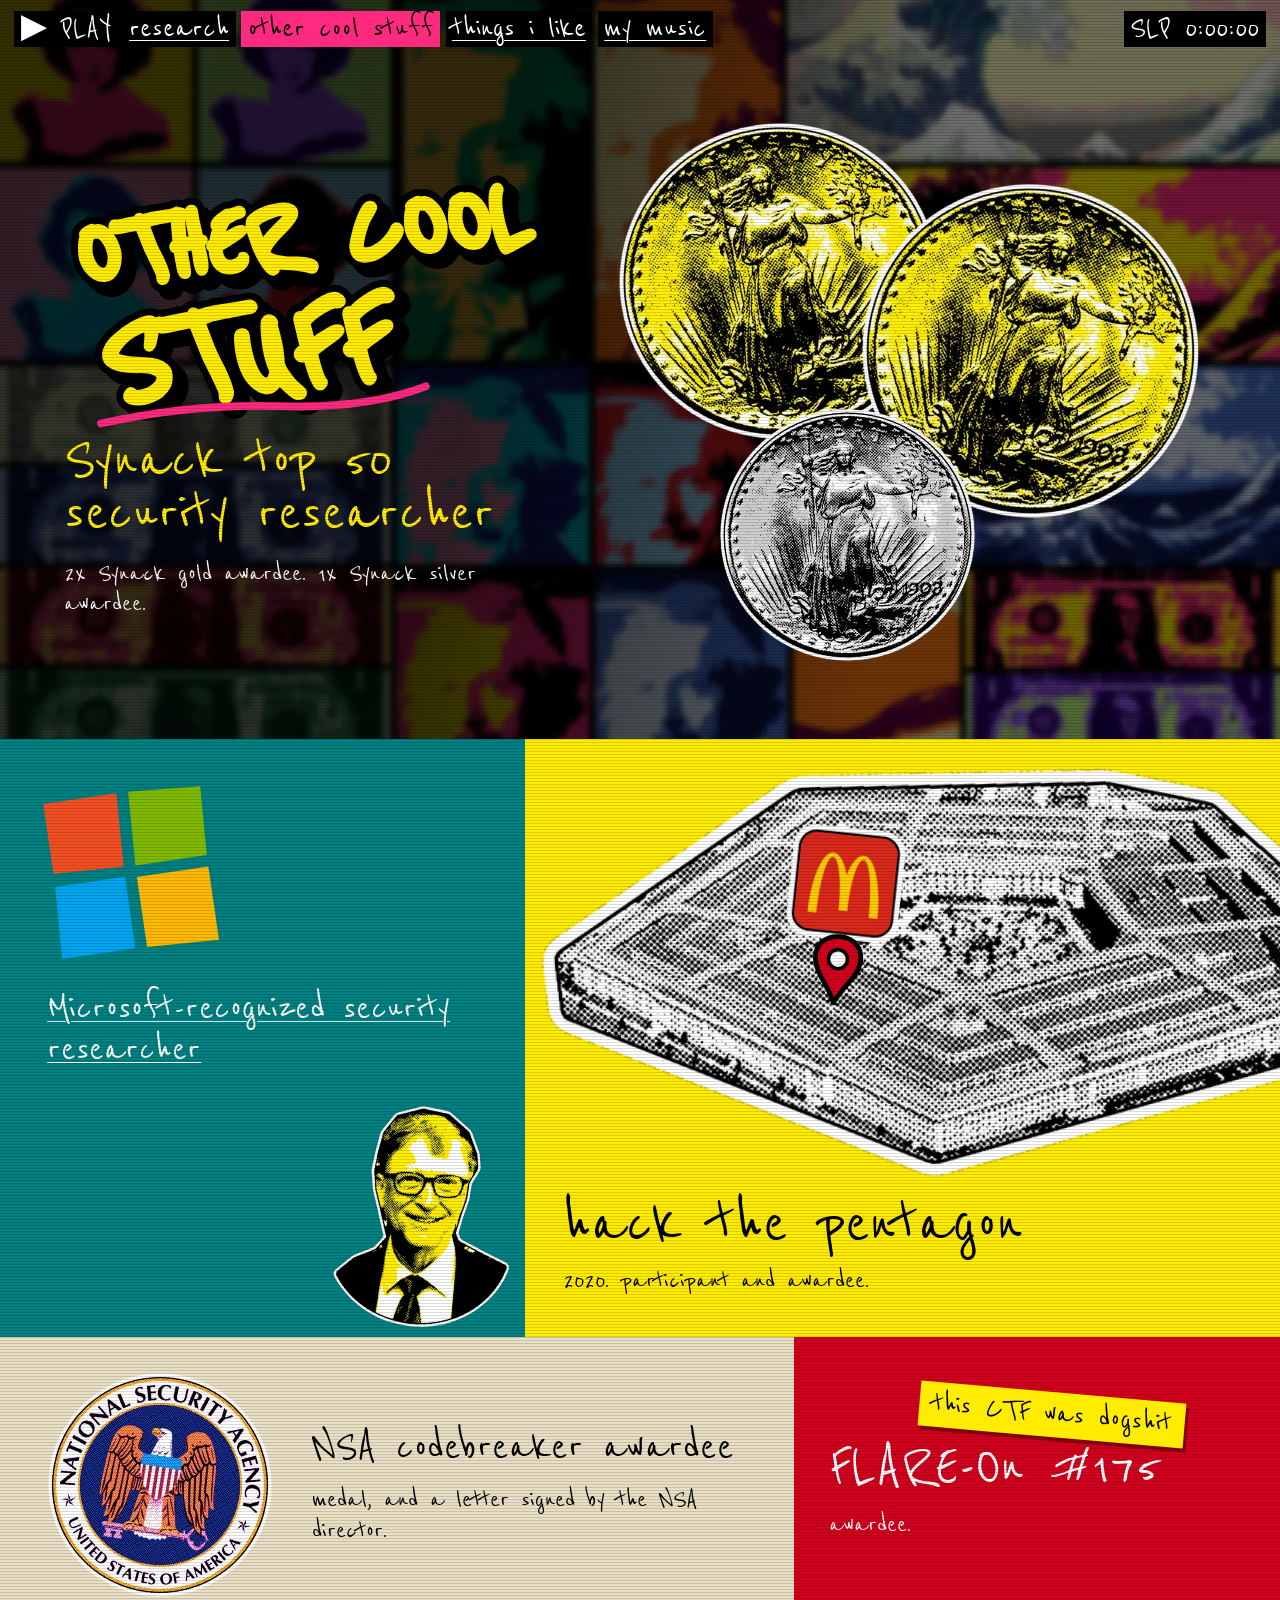
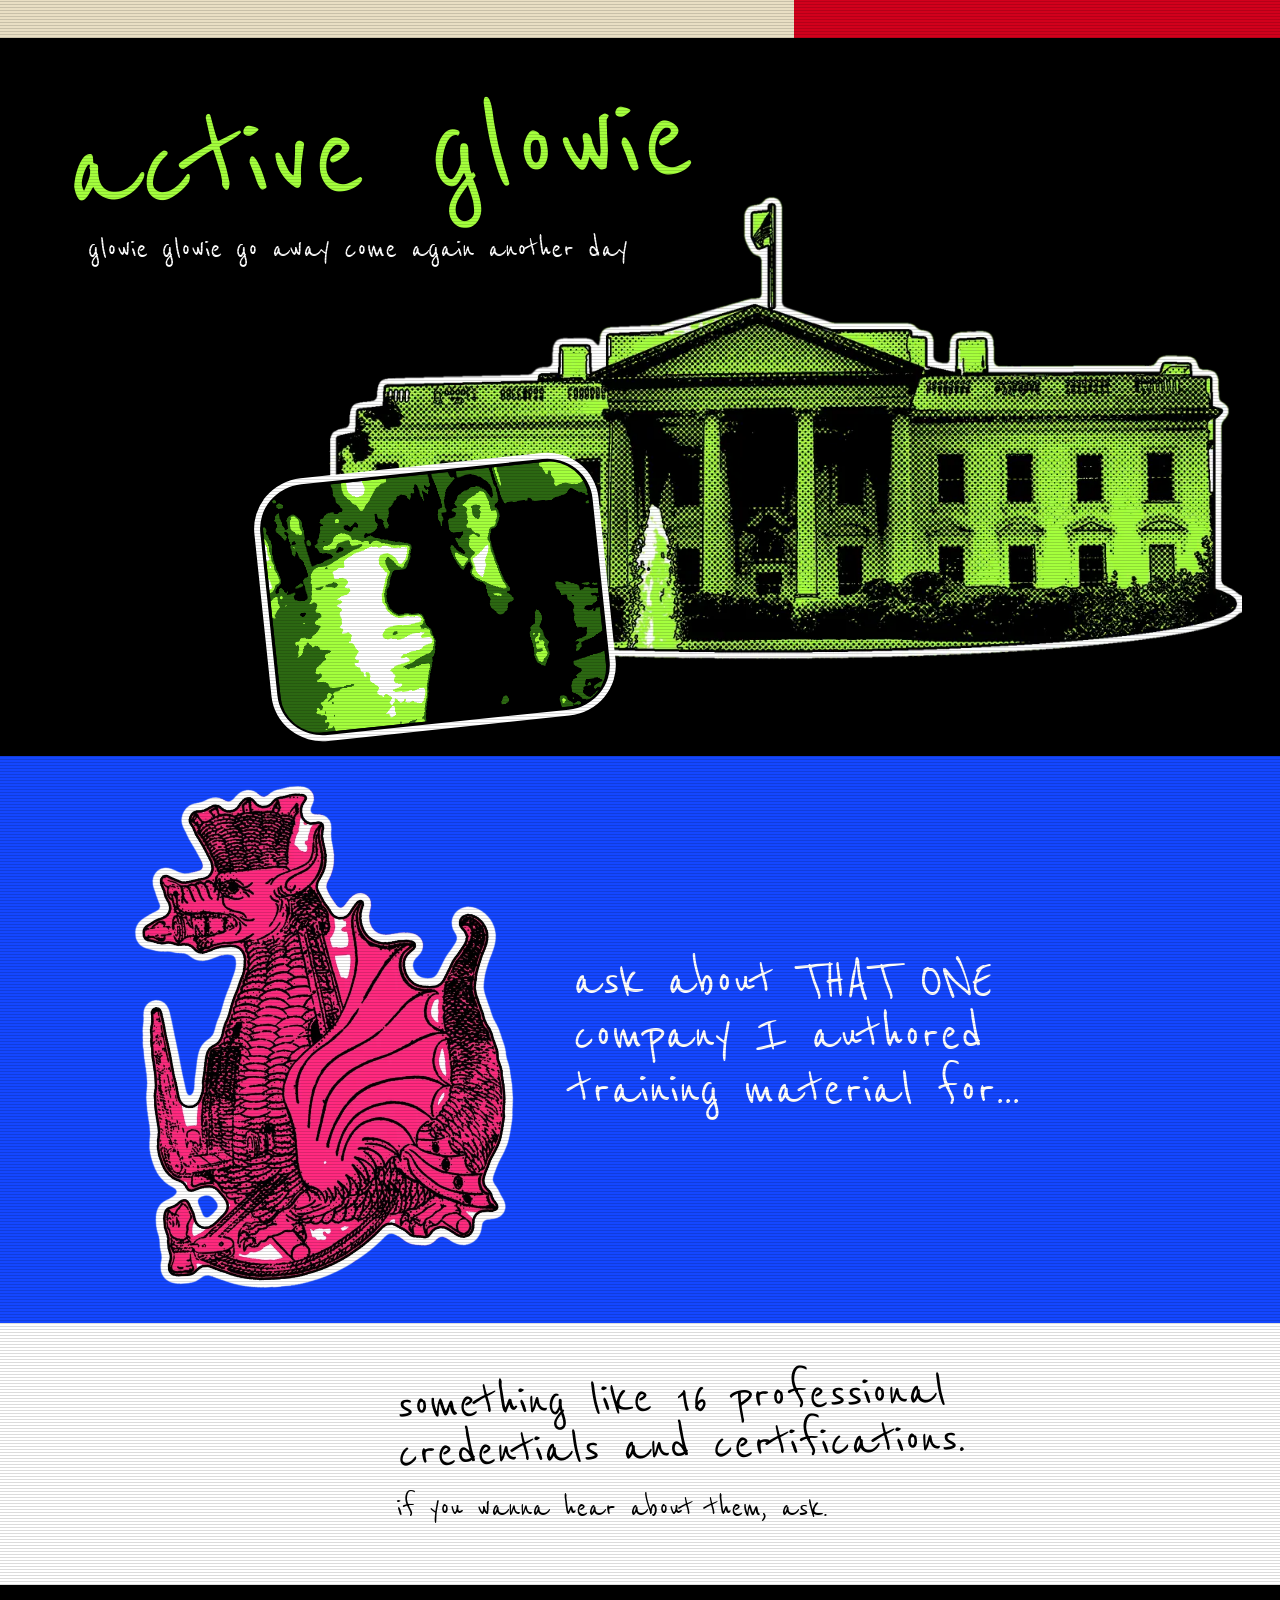
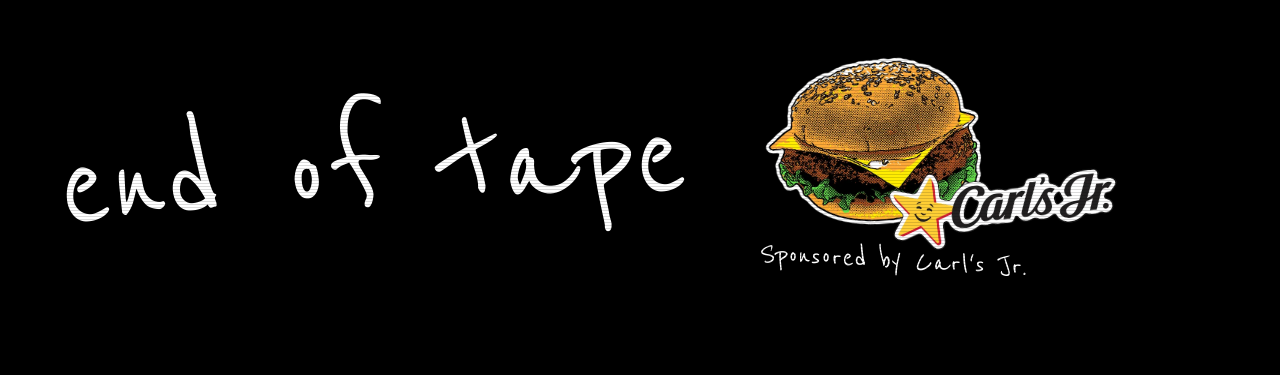
==== commit a35136cf: "Add files via upload" ====
--- a/docs/accolades.html
+++ b/docs/accolades.html
@@ -14,7 +14,7 @@
 <meta name="twitter:card" content="summary_large_image">
 <meta name="theme-color" content="#ff2a7f">
 <link rel="preload" href="assets/fonts/reenie-beanie-400.woff2" as="font" type="font/woff2" crossorigin>
-<link rel="stylesheet" href="assets/site.css?v=d54579dfe6">
+<link rel="stylesheet" href="assets/site.css?v=bb6403c584">
 <script src="assets/site.js?v=dfa700c6a3" defer></script>
 </head>
 <body>
--- a/docs/assets/site.css
+++ b/docs/assets/site.css
@@ -282,6 +282,7 @@
 .logo { display: block; height: auto; max-width: 100%; }
 .redact { display: inline-block; width: 8.6em; height: .82em; vertical-align: -.08em; background: #000; rotate: -1.2deg; clip-path: polygon(0 12%, 31% 0, 64% 9%, 100% 2%, 98% 88%, 70% 100%, 38% 91%, 2% 97%); }
 .redact + .redact { rotate: 1.6deg; transform: scaleX(-1); }
+.redact + .redact + .redact { rotate: -.5deg; transform: scaleY(-1); }
 .s-new { --cols: 55fr 45fr; }
 .f-fprime { --bg: var(--blue); color: #fff; }
 .f-fprime .art { display: flex; align-items: center; gap: 1rem; }
@@ -294,7 +295,14 @@
 .f-php { --bg: #cfc4ff; }
 .f-php .logo { width: min(24rem, 92%); rotate: 4deg; }
 .f-php .pen { margin-top: 2.4rem; }
+.f-mysql { --bg: #00758f; color: #fff; display: flex; flex-wrap: wrap; align-items: center; gap: 1.6rem 4.5rem; }
+.f-mysql .logo { width: min(19rem, 74%); rotate: -6deg; }
+.f-mysql .pen { font-size: clamp(2.4rem, 4.2vw, 3.7rem); line-height: .95; rotate: 2deg; }
 @media (min-width: 761px) {
+  .f-mysql { flex-wrap: nowrap; gap: clamp(2rem, 5vw, 4.5rem); padding: 2.2rem 2rem 2.8rem 13%; }
+  .f-mysql .logo { flex: none; width: min(21rem, 27vw); }
+  .f-mysql .pen { font-size: min(3.3rem, 3.3vw); }
+  .f-mysql .redact { width: 6.4em; }
   .f-fprime { padding: 3.4rem 1.5rem 2.6rem 6%; }
   .f-php { padding: 5.5rem 2rem 2rem 3.2rem; }
 }
@@ -561,12 +569,24 @@
 .mu-top { --bg: #000; background: linear-gradient(100deg, rgba(0, 0, 0, .62) 0 38%, rgba(0, 0, 0, .18) 70%), #000 url("music-wall.webp") center / cover no-repeat; color: #fff; min-height: 30rem; display: grid; align-content: center; gap: 1.6rem; padding-top: clamp(5.5rem, 9vw, 7rem); }
 .mu-top .mine { grid-column: auto; grid-row: auto; margin: 0 0 0 1%; width: min(29rem, 86%); rotate: -5deg; }
 .mu-top .num { max-width: 34rem; font-size: clamp(2.3rem, 4.4vw, 4rem); line-height: .86; color: var(--yellow); }
+.mu-cam { width: min(34rem, 100%); margin-top: 1rem; rotate: 3deg; }
+.mu-cam .cam__pic { aspect-ratio: 1200 / 1008; background: #000; }
 .trk { margin: .5rem 0 0; }
 .trk__play { display: inline-flex; align-items: center; gap: .7rem; color: inherit; text-decoration: none; }
 .trk__btn { padding: .05rem .5rem .14rem; background: var(--chip, #000); color: var(--chip-ink, #fff); font: 400 1.8rem/1 var(--pen); letter-spacing: 0; text-transform: none; white-space: nowrap; }
 .trk__len { font: 400 1.5rem/1 var(--pen); letter-spacing: 0; opacity: .8; }
 .trk__play:hover .trk__btn, .trk__play:focus-visible .trk__btn { background: var(--pink); color: #000; }
 .trk iframe { display: block; width: min(100%, 26rem); height: 80px; border: 0; border-radius: 12px; }
+
+.b-thrown { --bg: #02161c; --chip: #fff; --chip-ink: #02161c; color: #fff; background: linear-gradient(rgba(2, 14, 18, .3), rgba(2, 14, 18, .82) 70%), #02161c url("m-thrown-leak.webp") center top / cover no-repeat; display: grid; grid-template-columns: minmax(0, 1fr); gap: 2.5rem 3rem; align-items: end; }
+.thrown__name { margin: 0; font: 700 clamp(5rem, 17vw, 14rem)/.8 "UnifrakturCook", var(--copy); font-synthesis: none; letter-spacing: -.02em; }
+.thrown__list { display: grid; gap: 1.8rem; margin: 2.6rem 0 0; padding: 0; list-style: none; }
+.thrown__list li { display: grid; grid-template-columns: minmax(0, 8.5rem) minmax(0, 1fr); gap: 0 1.4rem; align-items: center; }
+.thrown__list img { display: block; width: 100%; height: auto; }
+.thrown__list h3 { margin: 0; font: 700 clamp(2rem, 3.4vw, 2.9rem)/1 "UnifrakturCook", var(--copy); font-synthesis: none; }
+.b-thrown .thrown__rel { margin: .5rem 0 0; font: 800 .68rem/1.3 "Unbounded", var(--logo); letter-spacing: .32em; text-transform: uppercase; }
+.b-thrown .trk { margin-top: .8rem; }
+.thrown__band { display: block; width: min(24rem, 86%); height: auto; justify-self: end; border: .5rem solid #fff; border-bottom-width: 2.2rem; rotate: 3deg; box-shadow: .6rem .7rem 0 rgba(0, 0, 0, .55); }
 
 .b-mega { --bg: #0a0a0a; --chip: #e1001a; color: #fff; }
 .mega__head { display: flex; flex-wrap: wrap; align-items: flex-end; justify-content: space-between; gap: 1.5rem 2rem; }
@@ -665,6 +685,8 @@
 
 @media (prefers-reduced-motion: no-preference) {
   .mega__trk--ro::after { animation: snow 7s linear infinite; }
+  .thrown__band { animation: flash 7s steps(1) infinite; }
+  @keyframes flash { 0%, 100% { filter: none; } 40% { filter: brightness(2.4) contrast(.8); } 41.5% { filter: brightness(1.4); } 43% { filter: none; } }
   .cloud__name { animation: haze 9s ease-in-out infinite alternate; }
   @keyframes haze { from { filter: blur(0); } to { filter: blur(2.5px); } }
   .stp__embers::after { animation: ember 6s linear infinite; }
@@ -678,6 +700,12 @@
 }
 @media (min-width: 761px) {
   .mega__tracks { grid-template-columns: minmax(0, 1fr) minmax(0, 1fr); }
+  .mu-top { grid-template-columns: minmax(0, 5fr) minmax(0, 6fr); grid-template-rows: 1fr auto; column-gap: 3rem; align-items: center; padding-bottom: 3.4rem; }
+  .mu-top .mine { grid-column: 1; grid-row: 1; align-self: end; }
+  .mu-top .num { grid-column: 1; grid-row: 2; align-self: start; }
+  .mu-cam { grid-column: 2; grid-row: 1 / span 2; justify-self: center; margin-top: 0; }
+  .b-thrown { grid-template-columns: minmax(0, 1fr) minmax(0, 24rem); padding: 4rem 6% 4rem 5%; }
+  .thrown__band { width: 100%; margin-bottom: 1rem; }
   .b-dalav { padding-left: 5%; }
   .dalav__tracks { grid-template-columns: repeat(3, minmax(0, 1fr)); }
   .dalav__trk--vomit { margin-top: 2.6rem; }
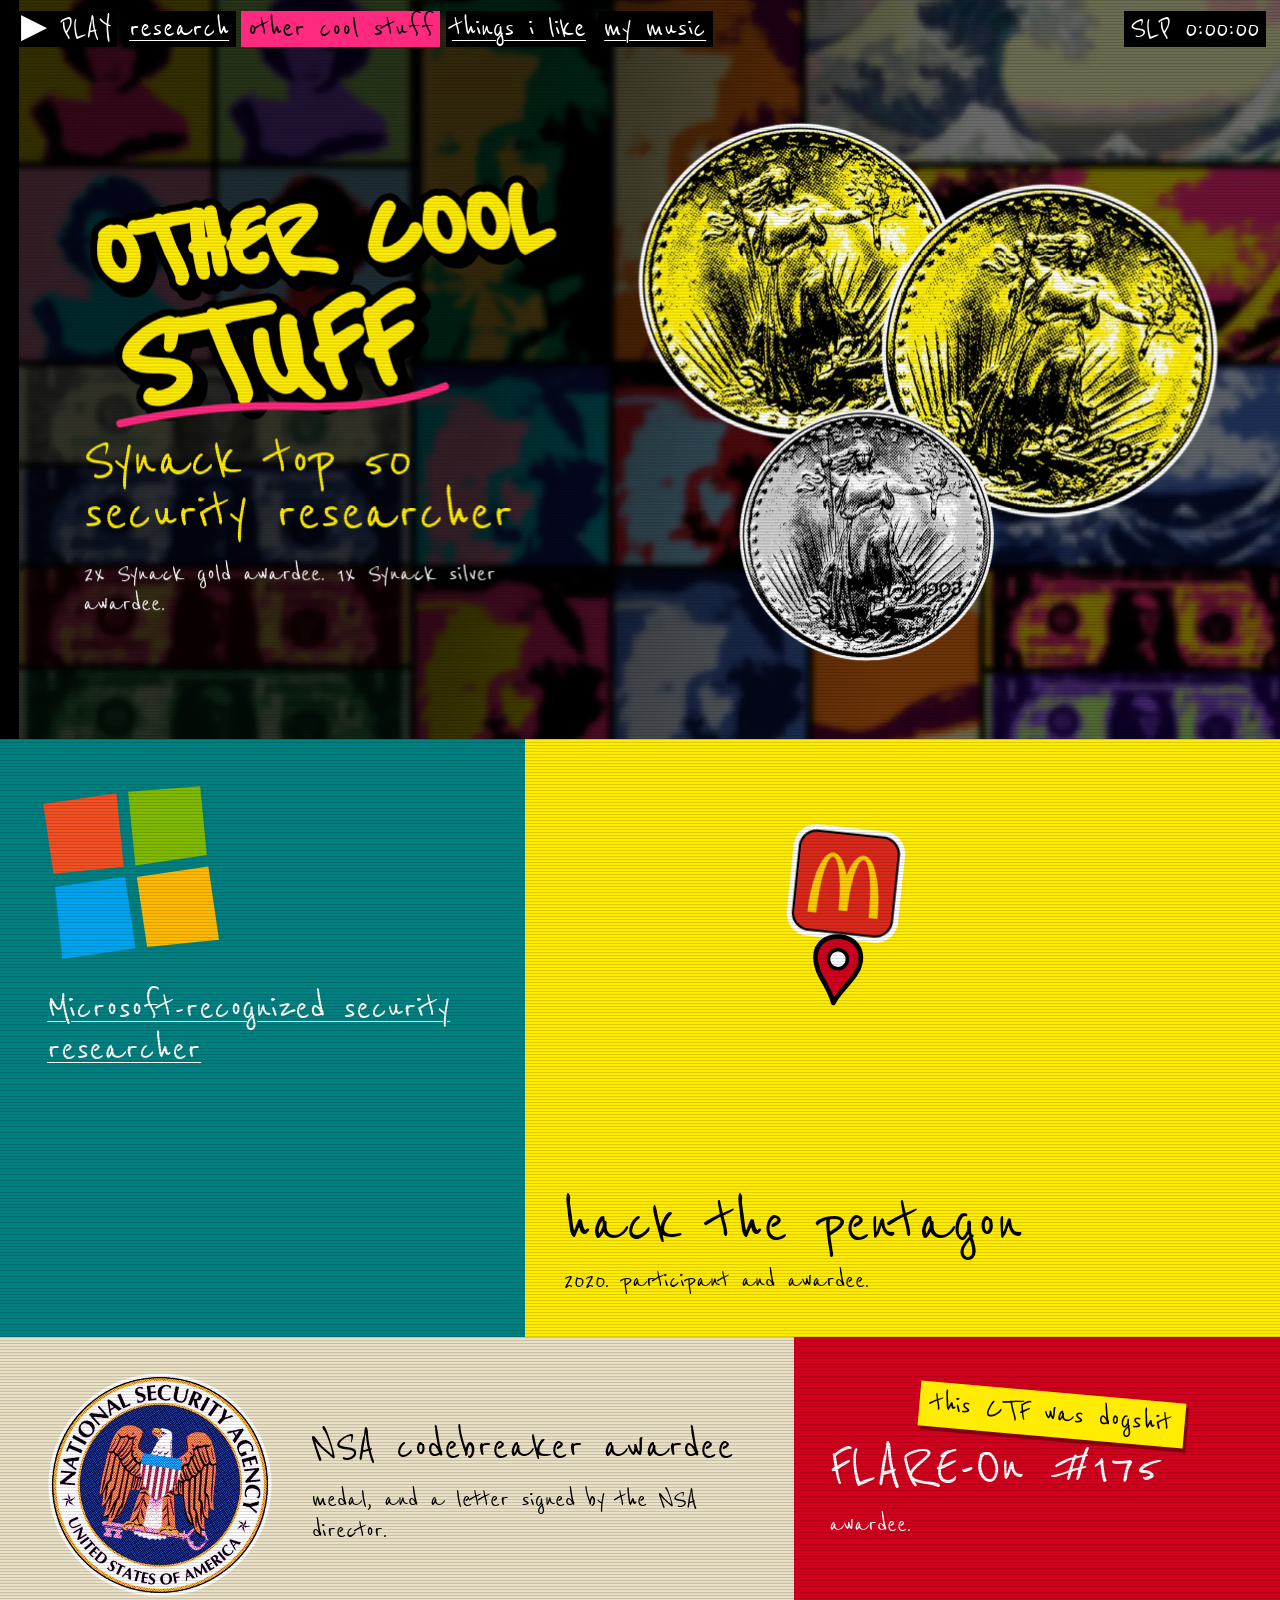
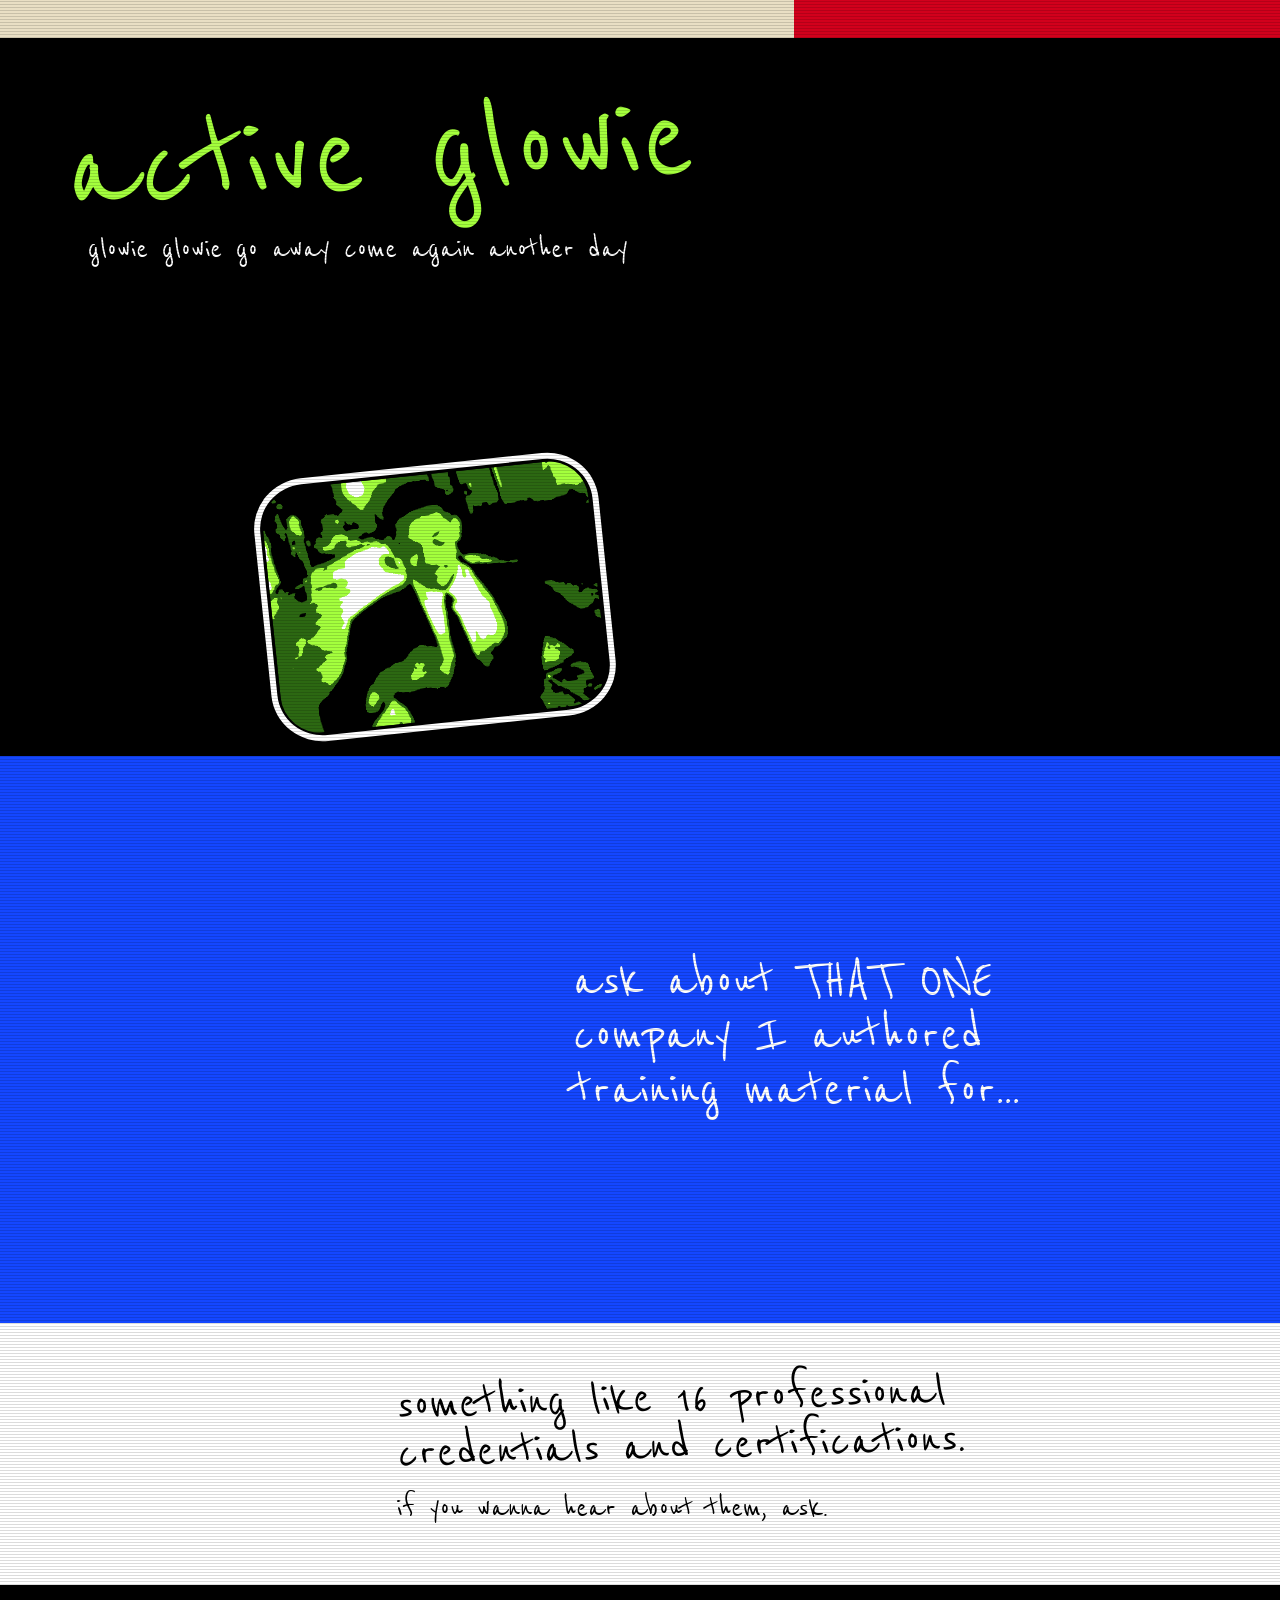
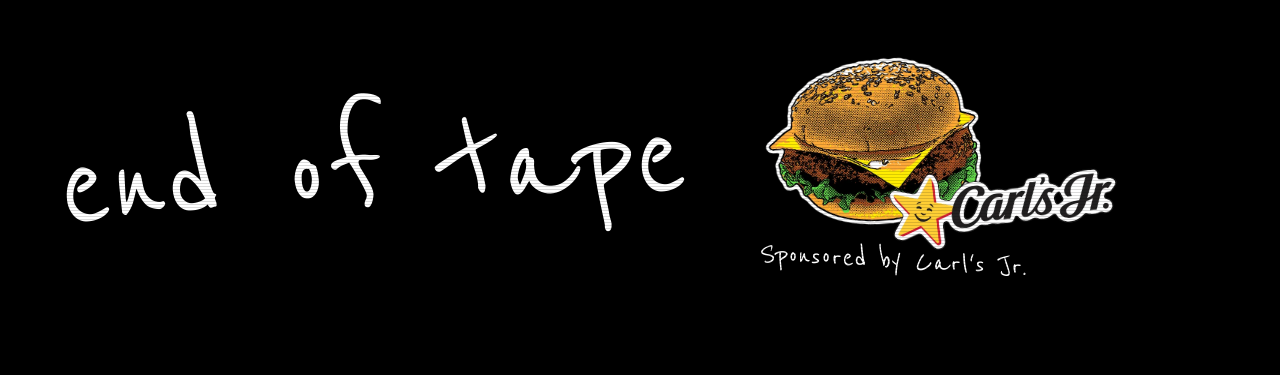
==== commit 6ee50011: "Add files via upload" ====
--- a/docs/accolades.html
+++ b/docs/accolades.html
@@ -14,8 +14,8 @@
 <meta name="twitter:card" content="summary_large_image">
 <meta name="theme-color" content="#ff2a7f">
 <link rel="preload" href="assets/fonts/reenie-beanie-400.woff2" as="font" type="font/woff2" crossorigin>
-<link rel="stylesheet" href="assets/site.css?v=bb6403c584">
-<script src="assets/site.js?v=dfa700c6a3" defer></script>
+<link rel="stylesheet" href="assets/site.css?v=e77db0523c">
+<script src="assets/site.js?v=52b8136f3d" defer></script>
 </head>
 <body>
 
@@ -49,13 +49,13 @@
     <section class="fr a-msrc">
       <svg class="mslogo" viewBox="0 0 100 100" role="img" aria-label="microsoft logo"><path fill="#f25022" d="M3,4 L47,3 L46,47 L4,46 Z"/><path fill="#7fba00" d="M54,3 L97,5 L96,46 L53,47 Z"/><path fill="#00a4ef" d="M4,54 L46,53 L47,96 L3,97 Z"/><path fill="#ffb900" d="M53,54 L96,53 L97,97 L54,96 Z"/></svg>
       <p class="pen"><a href="https://www.microsoft.com/en-us/msrc/researcher-recognition-program">Microsoft-recognized security researcher</a></p>
-      <img class="bill" src="assets/bill.webp" width="560" height="705" alt="bill gates, smiling">
+      <img class="bill" src="assets/bill.webp" width="560" height="705" alt="bill gates, smiling" loading="lazy" decoding="async">
     </section>
     <section class="fr a-htp">
       <div class="pentwrap">
-        <img class="pent" src="assets/pentagon.webp" width="760" height="356" alt="the pentagon from the air, cut out with scissors">
+        <img class="pent" src="assets/pentagon.webp" width="760" height="356" alt="the pentagon from the air, cut out with scissors" loading="lazy" decoding="async">
         <div class="mcpin" role="img" aria-label="a map pin stuck in one side of the pentagon, with the mcdonald's logo over it">
-          <img src="assets/mcd.webp" width="240" height="240" alt="">
+          <img src="assets/mcd.webp" width="240" height="240" alt="" loading="lazy" decoding="async">
           <svg viewBox="0 0 44 62" aria-hidden="true" focusable="false"><path fill="#d1001c" stroke="#000" stroke-width="4" stroke-linejoin="round" d="M22,59 C17,45 4,36 3,22 C2,10 11,3 22,3 C34,3 42,11 41,23 C40,36 27,46 22,59 Z"/><path fill="#fff" stroke="#000" stroke-width="3" d="M22,14 C27,14 30,18 30,22 C30,27 26,30 22,30 C17,30 14,26 14,22 C14,17 18,14 22,14 Z"/></svg>
         </div>
       </div>
@@ -66,7 +66,7 @@
 
   <div class="split s-nsa">
     <section class="fr a-nsa">
-      <img class="seal" src="assets/seal-nsa.webp" width="420" height="420" alt="nsa seal">
+      <img class="seal" src="assets/seal-nsa.webp" width="420" height="420" alt="nsa seal" loading="lazy" decoding="async">
       <div>
         <p class="pen">NSA codebreaker awardee</p>
         <p class="typed">medal, and a letter signed by the NSA director.</p>
@@ -82,16 +82,16 @@
     <h2 class="num glow__h">active glowie</h2>
     <p class="typed">glowie glowie go away come again another day</p>
     <div class="glow__pic">
-      <img class="glow__wh" src="assets/whitehouse.webp" width="1200" height="579" alt="the white house, printed in glow-in-the-dark green">
+      <img class="glow__wh" src="assets/whitehouse.webp" width="1200" height="579" alt="the white house, printed in glow-in-the-dark green" loading="lazy" decoding="async">
       <picture class="glow__tv">
         <source media="(prefers-reduced-motion: reduce)" srcset="assets/neuralyzer-still.webp">
-        <img src="assets/neuralyzer.webp" width="500" height="376" alt="will smith in men in black puts on his sunglasses, holds up the neuralyzer, and the screen flashes white">
+        <img src="assets/neuralyzer.webp" width="500" height="376" alt="will smith in men in black puts on his sunglasses, holds up the neuralyzer, and the screen flashes white" loading="lazy" decoding="async">
       </picture>
     </div>
   </section>
 
   <section class="fr a-dragon">
-    <img class="dragon" src="assets/dragon.webp" width="640" height="870" alt="a dragon, from a 1472 woodcut">
+    <img class="dragon" src="assets/dragon.webp" width="640" height="870" alt="a dragon, from a 1472 woodcut" loading="lazy" decoding="async">
     <p class="pen">ask about THAT ONE company I authored training material for...</p>
   </section>
 
@@ -105,8 +105,8 @@
 <footer class="fr outro">
   <p class="num">end of tape</p>
   <div class="sponsor">
-    <img class="sponsor__burger" src="assets/burger.webp" width="560" height="433" alt="a cheeseburger, printed in dots">
-    <img class="sponsor__logo" src="assets/carls.webp" width="620" height="210" alt="carl's jr. logo">
+    <img class="sponsor__burger" src="assets/burger.webp" width="560" height="433" alt="a cheeseburger, printed in dots" loading="lazy" decoding="async">
+    <img class="sponsor__logo" src="assets/carls.webp" width="620" height="210" alt="carl's jr. logo" loading="lazy" decoding="async">
     <p>Sponsored by Carl's Jr.</p>
   </div>
 </footer>
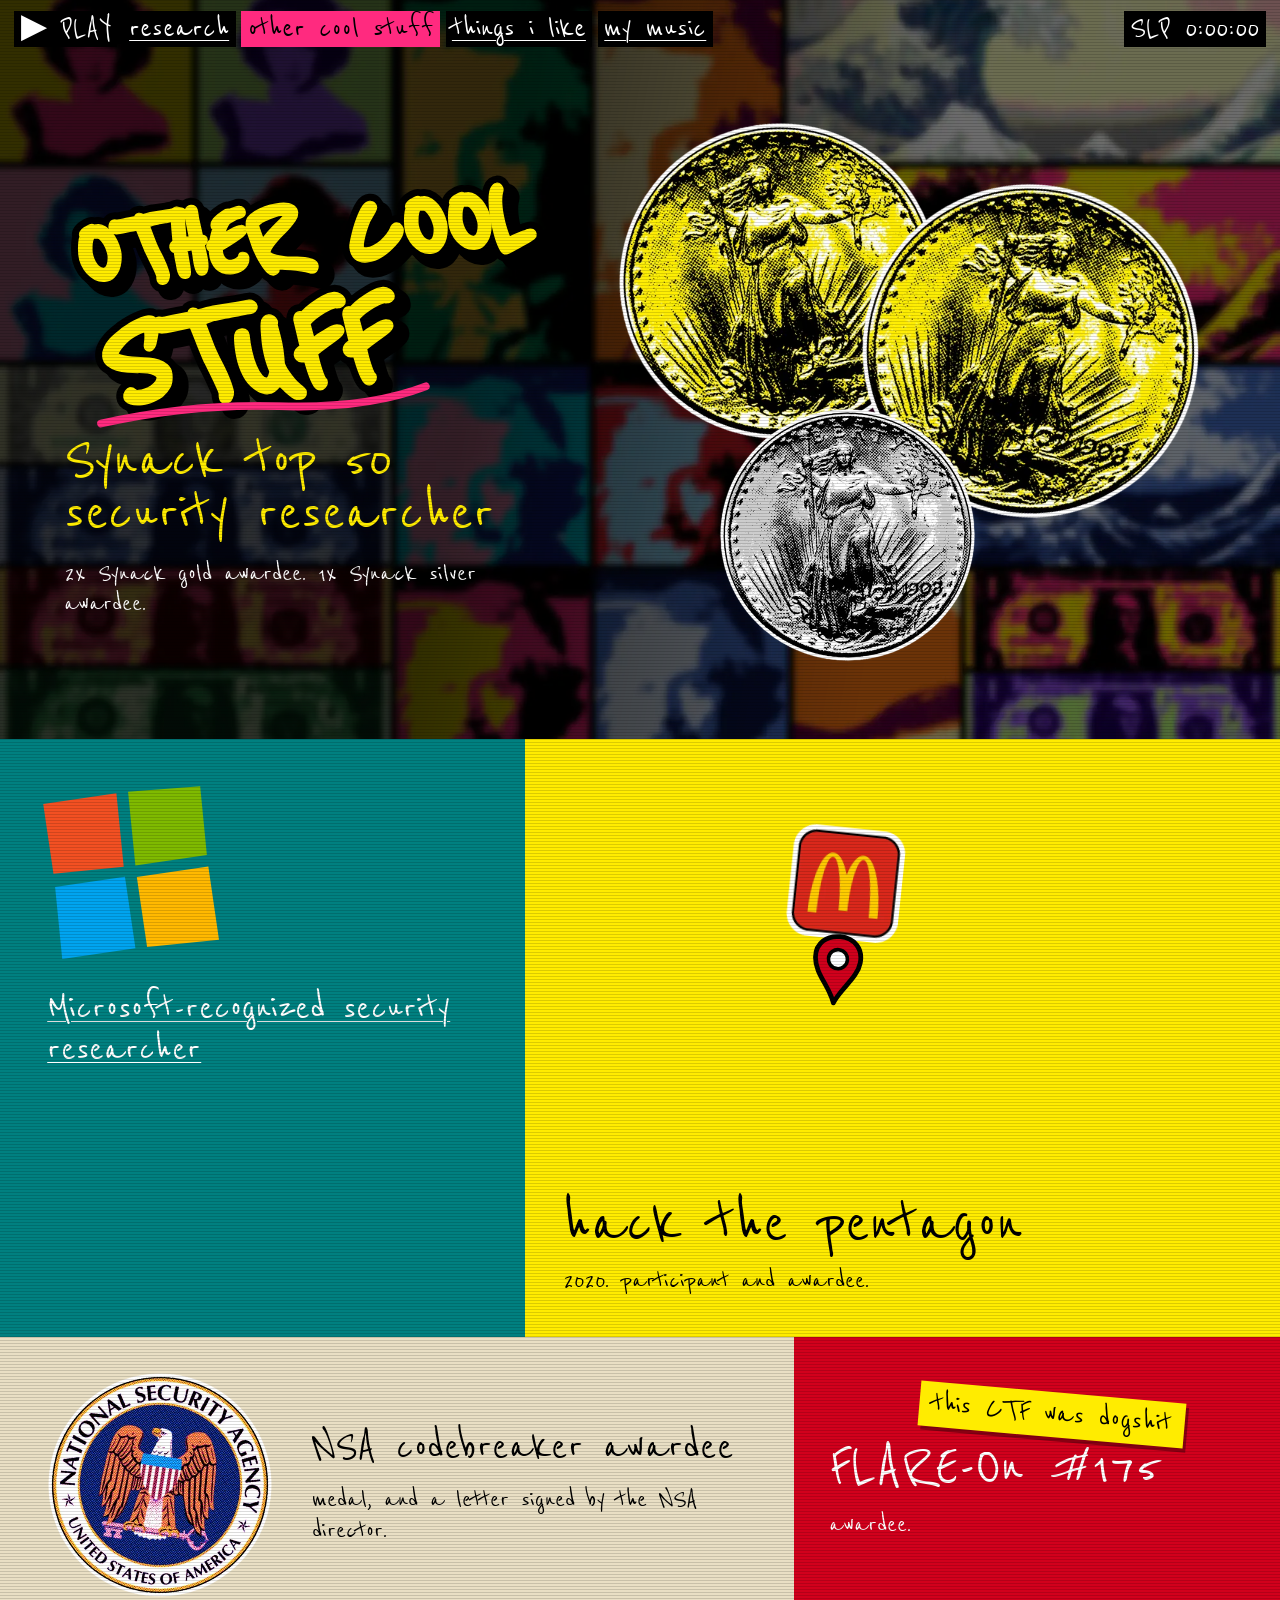
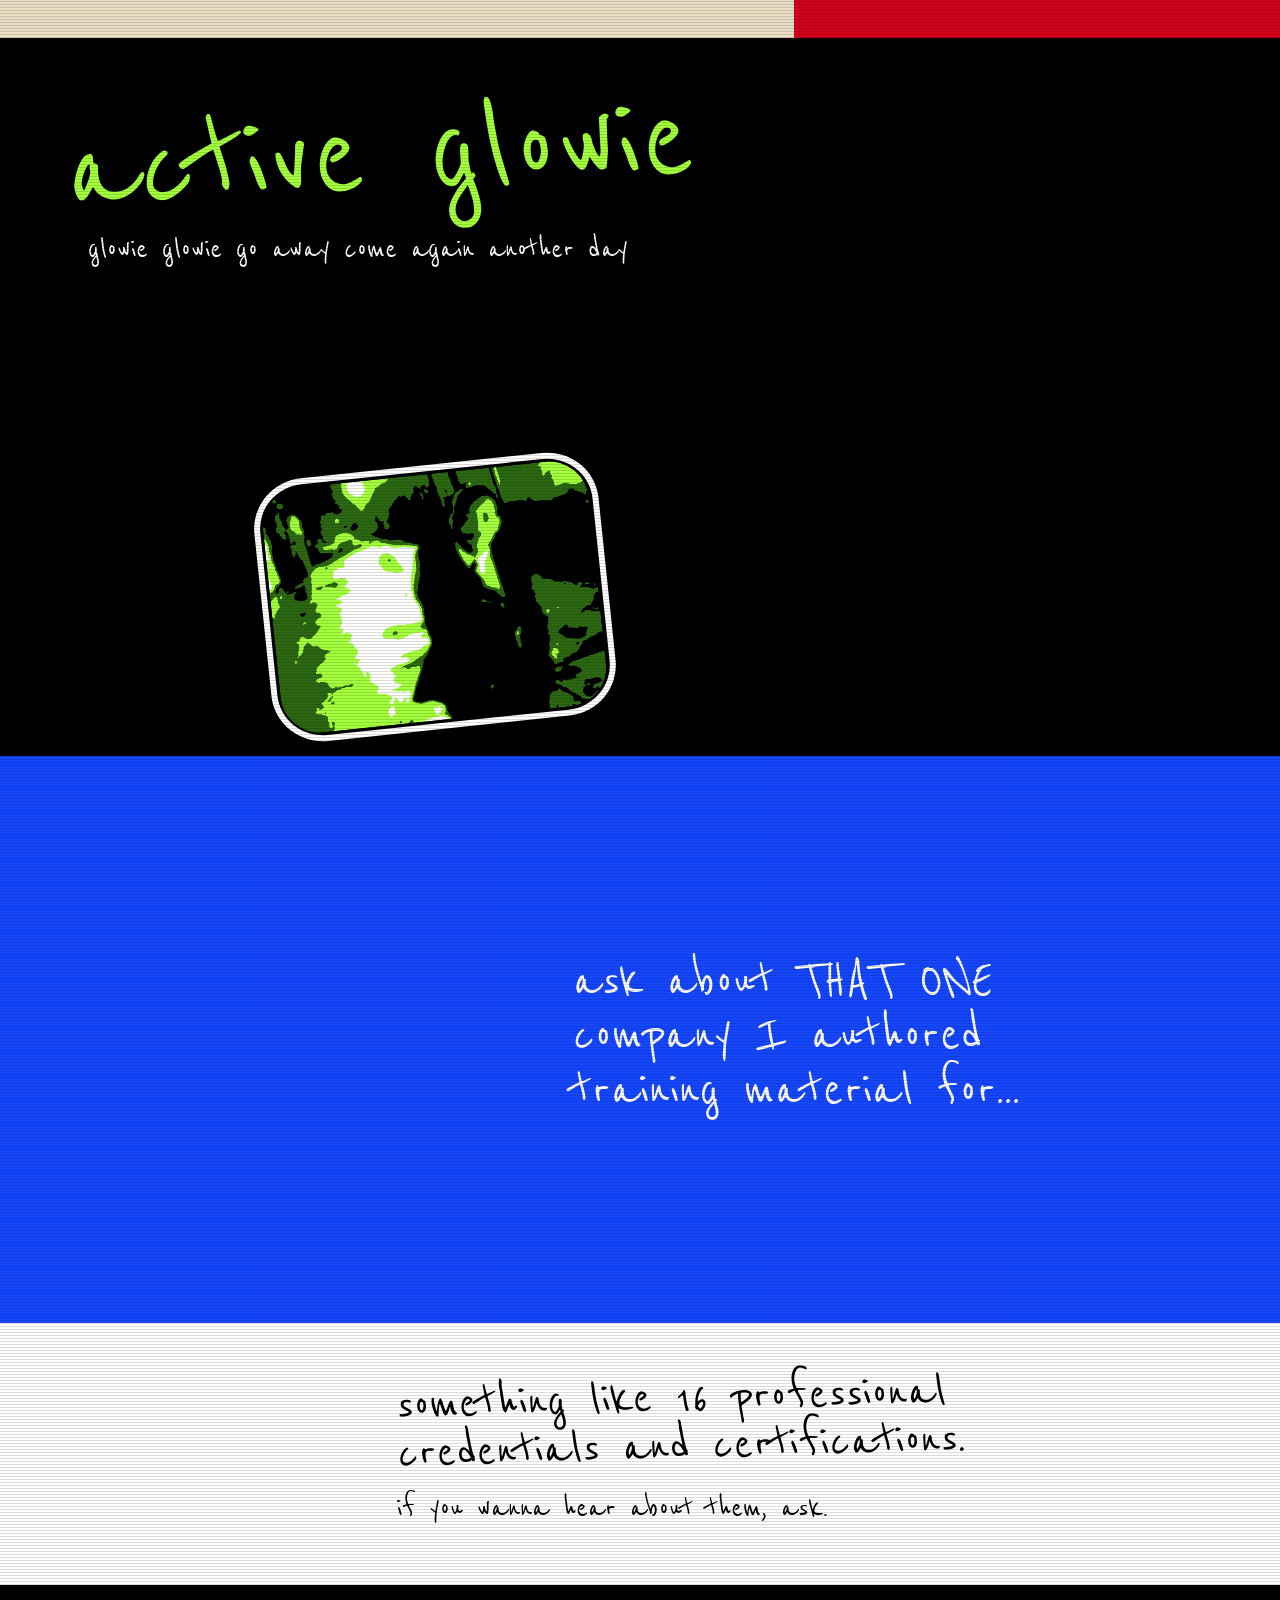
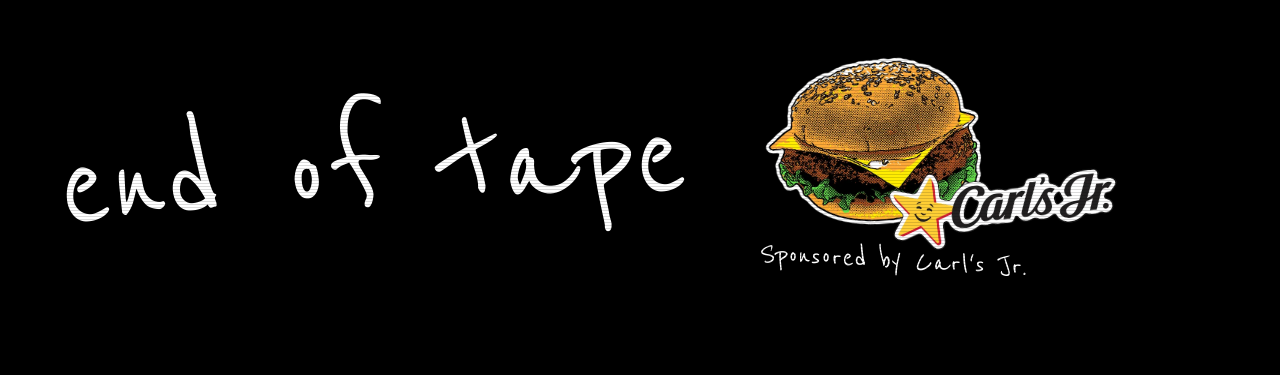
==== commit a7a7679a: "Add files via upload" ====
--- a/docs/accolades.html
+++ b/docs/accolades.html
@@ -14,7 +14,7 @@
 <meta name="twitter:card" content="summary_large_image">
 <meta name="theme-color" content="#ff2a7f">
 <link rel="preload" href="assets/fonts/reenie-beanie-400.woff2" as="font" type="font/woff2" crossorigin>
-<link rel="stylesheet" href="assets/site.css?v=e77db0523c">
+<link rel="stylesheet" href="assets/site.css?v=1e9ce06f89">
 <script src="assets/site.js?v=52b8136f3d" defer></script>
 </head>
 <body>
--- a/docs/assets/site.css
+++ b/docs/assets/site.css
@@ -60,6 +60,8 @@
 .art { position: relative; }
 .fr p { margin: 0; }
 .fr p + p, .fr .art + *, .fr * + .sub { margin-top: 1rem; }
+
+.is-off, .is-off *, .is-off::before, .is-off::after, .is-off *::before, .is-off *::after { animation-play-state: paused !important; }
 
 @media (prefers-reduced-motion: no-preference) {
   .cut { animation: cut .32s steps(1) both; }
@@ -570,7 +572,10 @@
 .mu-top .mine { grid-column: auto; grid-row: auto; margin: 0 0 0 1%; width: min(29rem, 86%); rotate: -5deg; }
 .mu-top .num { max-width: 34rem; font-size: clamp(2.3rem, 4.4vw, 4rem); line-height: .86; color: var(--yellow); }
 .mu-cam { width: min(34rem, 100%); margin-top: 1rem; rotate: 3deg; }
-.mu-cam .cam__pic { aspect-ratio: 1200 / 1008; background: #000; }
+.mu-cam .cam__pic { aspect-ratio: 960 / 806; background: #000; }
+.bgimg { position: absolute; overflow: hidden; }
+.bgimg img { display: block; width: 100%; height: 100%; object-fit: cover; }
+.bgimg::after { content: ""; position: absolute; inset: 0; }
 .trk { margin: .5rem 0 0; }
 .trk__play { display: inline-flex; align-items: center; gap: .7rem; color: inherit; text-decoration: none; }
 .trk__btn { padding: .05rem .5rem .14rem; background: var(--chip, #000); color: var(--chip-ink, #fff); font: 400 1.8rem/1 var(--pen); letter-spacing: 0; text-transform: none; white-space: nowrap; }
@@ -578,7 +583,7 @@
 .trk__play:hover .trk__btn, .trk__play:focus-visible .trk__btn { background: var(--pink); color: #000; }
 .trk iframe { display: block; width: min(100%, 26rem); height: 80px; border: 0; border-radius: 12px; }
 
-.b-thrown { --bg: #02161c; --chip: #fff; --chip-ink: #02161c; color: #fff; background: linear-gradient(rgba(2, 14, 18, .3), rgba(2, 14, 18, .82) 70%), #02161c url("m-thrown-leak.webp") center top / cover no-repeat; display: grid; grid-template-columns: minmax(0, 1fr); gap: 2.5rem 3rem; align-items: end; }
+.b-thrown { --bg: #02161c; --chip: #fff; --chip-ink: #02161c; color: #fff; display: grid; grid-template-columns: minmax(0, 1fr); gap: 2.5rem 3rem; align-items: end; }
 .thrown__name { margin: 0; font: 700 clamp(5rem, 17vw, 14rem)/.8 "UnifrakturCook", var(--copy); font-synthesis: none; letter-spacing: -.02em; }
 .thrown__list { display: grid; gap: 1.8rem; margin: 2.6rem 0 0; padding: 0; list-style: none; }
 .thrown__list li { display: grid; grid-template-columns: minmax(0, 8.5rem) minmax(0, 1fr); gap: 0 1.4rem; align-items: center; }
@@ -586,7 +591,11 @@
 .thrown__list h3 { margin: 0; font: 700 clamp(2rem, 3.4vw, 2.9rem)/1 "UnifrakturCook", var(--copy); font-synthesis: none; }
 .b-thrown .thrown__rel { margin: .5rem 0 0; font: 800 .68rem/1.3 "Unbounded", var(--logo); letter-spacing: .32em; text-transform: uppercase; }
 .b-thrown .trk { margin-top: .8rem; }
-.thrown__band { display: block; width: min(24rem, 86%); height: auto; justify-self: end; border: .5rem solid #fff; border-bottom-width: 2.2rem; rotate: 3deg; box-shadow: .6rem .7rem 0 rgba(0, 0, 0, .55); }
+.thrown__leak { inset: 0; }
+.thrown__leak img { object-position: center top; }
+.thrown__leak::after { background: linear-gradient(rgba(2, 14, 18, .3), rgba(2, 14, 18, .82) 70%); }
+.thrown__txt { position: relative; z-index: 1; }
+.thrown__band { position: relative; z-index: 1; display: block; width: min(24rem, 86%); height: auto; justify-self: end; border: .5rem solid #fff; border-bottom-width: 2.2rem; rotate: 3deg; box-shadow: .6rem .7rem 0 rgba(0, 0, 0, .55); }
 
 .b-mega { --bg: #0a0a0a; --chip: #e1001a; color: #fff; }
 .mega__head { display: flex; flex-wrap: wrap; align-items: flex-end; justify-content: space-between; gap: 1.5rem 2rem; }
@@ -653,8 +662,32 @@
 .holy__side { display: flex; align-items: center; gap: 1.5rem; }
 .holy__eye { display: block; width: min(9rem, 34%); height: auto; }
 
+.b-sun { --bg: #12041c; --chip: #ff9be6; --chip-ink: #12041c; color: #f3d9ff; padding-bottom: 13rem; display: grid; grid-template-columns: minmax(0, 1fr); gap: 3rem; }
+.sun__sky { inset: -4% -4% 0; }
+.sun__sky img { object-position: 62% 0; }
+.sun__sky::after { background: linear-gradient(rgba(18, 4, 28, .35), rgba(18, 4, 28, .5) 55%, #12041c 96%); }
+.sun__main, .sun__side { position: relative; z-index: 4; }
+.sun__name { margin: -1rem 0 0 -2%; width: min(52rem, 106%); font-synthesis: none; }
+.sun__name img { display: block; width: 100%; height: auto; filter: drop-shadow(0 0 1.1rem rgba(255, 95, 214, .75)) drop-shadow(.35rem .45rem 0 #12041c); }
+.b-sun .sun__album { margin: 1.6rem 0 0 .4rem; font: 400 clamp(.95rem, 1.5vw, 1.25rem)/1 var(--copy); letter-spacing: .95em; text-transform: uppercase; color: #f3d9ff; }
+.sun__list { display: grid; grid-template-columns: minmax(0, 1fr); justify-items: start; gap: 1.1rem; margin: 2.6rem 0 0; padding: 0; list-style: none; }
+.sun__list li { display: flex; flex-wrap: wrap; align-items: center; gap: .5rem 1.6rem; max-width: 92%; padding: .7rem 1.5rem .8rem 1.1rem; background: #000; border-left: .5rem solid #ff5fd6; transform: skewX(-9deg); box-shadow: .5rem .55rem 0 rgba(255, 95, 214, .55); }
+.sun__list li > * { transform: skewX(9deg); }
+.sun__list li:nth-child(2) { margin-left: 7%; border-left-color: #fff; }
+.sun__list li:nth-child(3) { margin-left: 2.5%; }
+.sun__list li:nth-child(4) { margin-left: 11%; border-left-color: #b98cff; }
+.sun__list h3 { margin: 0; font: 400 clamp(1.3rem, 2.5vw, 2.3rem)/1.05 var(--copy); font-synthesis: none; letter-spacing: .2em; text-transform: uppercase; color: #fff; }
+.sun__list small { display: inline-block; margin-left: .3em; font: 400 1.9rem/.6 var(--pen); letter-spacing: 0; text-transform: none; color: #ff9be6; rotate: -5deg; }
+.sun__list .trk { margin: 0; }
+.sun__side { justify-self: end; width: min(27rem, 96%); margin-right: 2%; }
+.sun__flyer { background: #ff9be6; rotate: 4deg; clip-path: polygon(0 2%, 9% 0, 23% 1.4%, 41% 0, 58% 1.8%, 77% .3%, 100% 1.5%, 98.6% 21%, 100% 44%, 98.8% 67%, 100% 86%, 98.4% 100%, 78% 98.6%, 57% 100%, 36% 98.4%, 17% 100%, 0 98.8%, 1.3% 73%, 0 49%, 1.6% 24%); }
+.sun__flyer img { display: block; width: 100%; height: auto; }
+.sun__sleeve { position: absolute; left: -17%; bottom: -15%; width: 44%; height: auto; rotate: -9deg; border: .25rem solid #000; box-shadow: .45rem .5rem 0 #ff5fd6; }
+.sun__thorns { position: absolute; left: -2%; bottom: -1px; z-index: 3; width: 104%; max-width: none; height: auto; pointer-events: none; }
+
 .b-cloud { --bg: #dfe7ee; --chip: #15171b; color: #15171b; background: linear-gradient(170deg, #f6f9fb 0, #dfe7ee 45%, #b9c7d6 100%); display: grid; grid-template-columns: minmax(0, 1fr); gap: 2rem; padding-bottom: 0; }
-.cloud__name { margin: 0; font: italic 400 clamp(3.4rem, 10.5vw, 9.5rem)/.9 var(--copy); font-synthesis: none; letter-spacing: -.03em; color: #15171b; text-shadow: 0 0 .09em rgba(21, 23, 27, .75), 0 0 .5em rgba(120, 140, 170, .7); }
+.cloud__soft { position: absolute; left: 0; top: 0; filter: blur(2.5px); opacity: 0; }
+.cloud__name { position: relative; margin: 0; font: italic 400 clamp(3.4rem, 10.5vw, 9.5rem)/.9 var(--copy); font-synthesis: none; letter-spacing: -.03em; color: #15171b; text-shadow: 0 0 .09em rgba(21, 23, 27, .75), 0 0 .5em rgba(120, 140, 170, .7); }
 .cloud__tracks { display: flex; flex-wrap: wrap; gap: 1.8rem 2.2rem; margin-top: 2.6rem; padding-bottom: 3rem; }
 .cloud__tracks article { width: min(15rem, 44%); }
 .cloud__tracks article + article { margin-top: 2.4rem; }
@@ -662,8 +695,10 @@
 .cloud__tracks h3 { margin: 1.1rem 0 0; font: italic 400 1.9rem/1 var(--copy); font-synthesis: none; }
 .cloud__her { display: block; width: min(30rem, 100%); height: auto; justify-self: end; align-self: end; -webkit-mask-image: linear-gradient(transparent, #000 22%); mask-image: linear-gradient(transparent, #000 22%); }
 
-.b-stp { --bg: #000; --chip: #ff6a00; --chip-ink: #000; color: #fff; background: linear-gradient(90deg, #000 30%, rgba(0, 0, 0, .25) 75%, rgba(0, 0, 0, .5)), #000 url("m-band-stp.webp") right top / auto 100% no-repeat; padding-bottom: 12rem; }
-.stp__name { margin: 0; font: 800 clamp(2rem, 6.6vw, 6rem)/1.12 "Unbounded", var(--logo); font-synthesis: none; text-transform: uppercase; letter-spacing: -.02em; }
+.b-stp { --bg: #000; --chip: #ff6a00; --chip-ink: #000; color: #fff; padding-bottom: 12rem; }
+.stp__photo { top: 0; right: 0; bottom: 0; aspect-ratio: 1; }
+.b-stp::before { content: ""; position: absolute; inset: 0; z-index: 1; pointer-events: none; background: linear-gradient(90deg, #000 30%, rgba(0, 0, 0, .25) 75%, rgba(0, 0, 0, .5)); }
+.stp__name { position: relative; z-index: 2; margin: 0; font: 800 clamp(2rem, 6.6vw, 6rem)/1.12 "Unbounded", var(--logo); font-synthesis: none; text-transform: uppercase; letter-spacing: -.02em; }
 .stp__name span { display: table; padding: .02em .22em .06em; background: #000; }
 .stp__name span + span { margin-top: .06em; }
 .stp__list { position: relative; z-index: 2; display: grid; grid-template-columns: minmax(0, 1fr); gap: 2rem 1.6rem; margin: 2.6rem 0 0; padding: 0; list-style: none; }
@@ -676,30 +711,40 @@
 .stp__embers { position: absolute; left: 0; right: 0; bottom: 0; z-index: 1; height: 9.5rem; overflow: hidden; background: radial-gradient(70% 150% at 50% 115%, #ff8a1f 0, #b33c05 42%, #3a1002 78%, #170600 100%); -webkit-clip-path: polygon(0 0, 50% 34%, 100% 0, 100% 100%, 0 100%); clip-path: polygon(0 0, 50% 34%, 100% 0, 100% 100%, 0 100%); }
 .stp__embers::after { content: ""; position: absolute; inset: 0 0 -160px; background-image: radial-gradient(circle, #ffd08a 0 1.5px, transparent 2.5px), radial-gradient(circle, #ff8a1f 0 2px, transparent 3px), radial-gradient(circle, #ffb347 0 1px, transparent 2px); background-size: 130px 160px, 190px 160px, 70px 80px; background-position: 0 0, 70px 90px, 30px 20px; }
 
-.b-mts { --bg: #050505; --chip: #fff; --chip-ink: #000; color: #fff; background: linear-gradient(rgba(0, 0, 0, .3), rgba(0, 0, 0, .62)), #050505 url("m-mts-city.webp") 40% 50% / cover no-repeat; min-height: 34rem; display: grid; align-content: center; justify-items: center; gap: 2.4rem; text-align: center; }
-.mts__name { margin: 0; font: 400 clamp(3.3rem, 11.6vw, 10.5rem)/.85 var(--logo); font-synthesis: none; text-transform: uppercase; }
-.mts__tracks { display: flex; flex-wrap: wrap; justify-content: center; gap: 1.8rem 4.5rem; }
+.b-mts { --bg: #050505; --chip: #fff; --chip-ink: #000; color: #fff; min-height: 34rem; display: grid; align-content: center; justify-items: center; gap: 2.4rem; text-align: center; }
+.mts__city { inset: 0 -7%; }
+.mts__city::after { background: linear-gradient(rgba(0, 0, 0, .3), rgba(0, 0, 0, .62)); }
+.mts__name { position: relative; z-index: 1; margin: 0; font: 400 clamp(3.3rem, 11.6vw, 10.5rem)/.85 var(--logo); font-synthesis: none; text-transform: uppercase; }
+.mts__tracks { position: relative; z-index: 1; display: flex; flex-wrap: wrap; justify-content: center; gap: 1.8rem 4.5rem; }
 .mts__tracks h3 { margin: 0; font: 400 2.5rem/1 var(--logo); font-synthesis: none; text-transform: uppercase; letter-spacing: .06em; }
 .b-mts .trk iframe { margin: 0 auto; }
 .mts__tracks > div { min-width: min(100%, 14rem); }
 
 @media (prefers-reduced-motion: no-preference) {
   .mega__trk--ro::after { animation: snow 7s linear infinite; }
+  .sun__sky { animation: sky 40s ease-in-out infinite alternate; }
+  @keyframes sky { to { transform: scale(1.09) translate(-2%, 1%); } }
+  .sun__name img { animation: rage 5.5s steps(1) infinite; }
+  @keyframes rage { 0%, 100% { transform: none; } 71% { transform: translate(-7px, 3px) skewX(-5deg); } 72.5% { transform: translate(6px, -3px) skewX(4deg) scale(1.03); } 74% { transform: translate(-3px, 5px); } 75.5% { transform: translate(4px, -1px) skewX(-2deg) scale(1.015); } 77% { transform: none; } }
+  .sun__flyer { animation: jolt 5.5s steps(1) infinite; }
+  @keyframes jolt { 0%, 100% { rotate: 4deg; } 72% { rotate: 5.6deg; } 74.5% { rotate: 2.8deg; } 77% { rotate: 4deg; } }
   .thrown__band { animation: flash 7s steps(1) infinite; }
   @keyframes flash { 0%, 100% { filter: none; } 40% { filter: brightness(2.4) contrast(.8); } 41.5% { filter: brightness(1.4); } 43% { filter: none; } }
-  .cloud__name { animation: haze 9s ease-in-out infinite alternate; }
-  @keyframes haze { from { filter: blur(0); } to { filter: blur(2.5px); } }
+  .cloud__sharp { animation: haze 9s ease-in-out infinite alternate; }
+  .cloud__soft { animation: haze 9s ease-in-out infinite alternate-reverse; }
+  @keyframes haze { from { opacity: 1; } to { opacity: 0; } }
   .stp__embers::after { animation: ember 6s linear infinite; }
   @keyframes ember { to { transform: translateY(-160px); } }
   @keyframes snow { to { transform: translateY(200px); } }
   .holy__art { animation: flick 6s steps(1) infinite; }
   .holy__art--bunny { animation-delay: -2.4s; }
   @keyframes flick { 0%, 91%, 100% { opacity: 1; translate: 0 0; } 92% { opacity: .5; translate: 3px 0; } 94% { opacity: .85; translate: -2px 0; } 96% { opacity: .6; translate: 0 0; } }
-  .b-mts { animation: city 45s ease-in-out infinite alternate; }
-  @keyframes city { to { background-position: 0 0, 64% 50%; } }
+  .mts__city { animation: city 45s ease-in-out infinite alternate; }
+  @keyframes city { from { transform: translateX(-3.5%); } to { transform: translateX(3.5%); } }
 }
 @media (min-width: 761px) {
   .mega__tracks { grid-template-columns: minmax(0, 1fr) minmax(0, 1fr); }
+  .b-sun { padding: 3.2rem 5% 30vw 4%; }
   .mu-top { grid-template-columns: minmax(0, 5fr) minmax(0, 6fr); grid-template-rows: 1fr auto; column-gap: 3rem; align-items: center; padding-bottom: 3.4rem; }
   .mu-top .mine { grid-column: 1; grid-row: 1; align-self: end; }
   .mu-top .num { grid-column: 1; grid-row: 2; align-self: start; }
@@ -722,7 +767,11 @@
   .holy__art--bunny { font-size: 1.1vw; }
   .holy__side { grid-column: 1 / -1; }
 }
+@media (min-width: 1100px) and (max-width: 1399px) { .sun__sleeve { left: 4%; bottom: -13%; } }
+@media (min-width: 1400px) { .sun__list li { flex-wrap: nowrap; width: max-content; max-width: none; } }
 @media (min-width: 1100px) {
+  .b-sun { grid-template-columns: minmax(0, 1fr) minmax(0, 25rem); align-items: end; padding-bottom: 17vw; }
+  .sun__side { width: 100%; margin: 0 0 3rem; }
   .head__panels { grid-template-columns: minmax(0, 6fr) minmax(0, 4fr) minmax(0, 4fr) minmax(0, 4fr); gap: 1.4rem .9rem; }
   .head__panel--band { align-self: stretch; }
   .head__panel--dark { margin-top: 2.2rem; }
@@ -735,7 +784,17 @@
 }
 @media (max-width: 760px) {
   .mu-top { min-height: 0; }
-  .b-stp { background: linear-gradient(#000 0, rgba(0, 0, 0, .2) 9rem, rgba(0, 0, 0, .1) 17rem, #000 24rem), #000 url("m-band-stp.webp") center 3rem / 100% auto no-repeat; padding-top: 4rem; padding-bottom: 9.5rem; }
+  .b-sun { padding-top: 5rem; padding-bottom: 34vw; }
+  .sun__list li { transform: skewX(-6deg); padding-right: 1rem; }
+  .sun__list li > * { transform: skewX(6deg); }
+  .sun__list li:nth-child(2) { margin-left: 3%; }
+  .sun__list li:nth-child(4) { margin-left: 5%; }
+  .sun__list h3 { letter-spacing: .12em; }
+  .sun__side { margin: 1rem 3% 2.5rem 0; }
+  .sun__sleeve { left: -12%; }
+  .b-stp { padding-top: 4rem; padding-bottom: 9.5rem; }
+  .stp__photo { top: 3rem; left: 0; bottom: auto; }
+  .b-stp::before { background: linear-gradient(#000 0, rgba(0, 0, 0, .2) 9rem, rgba(0, 0, 0, .1) 17rem, #000 24rem); }
   .stp__list { margin-top: 16rem; }
   .stp__embers { height: 7rem; }
   .holy__art { font-size: 2.05vw; }
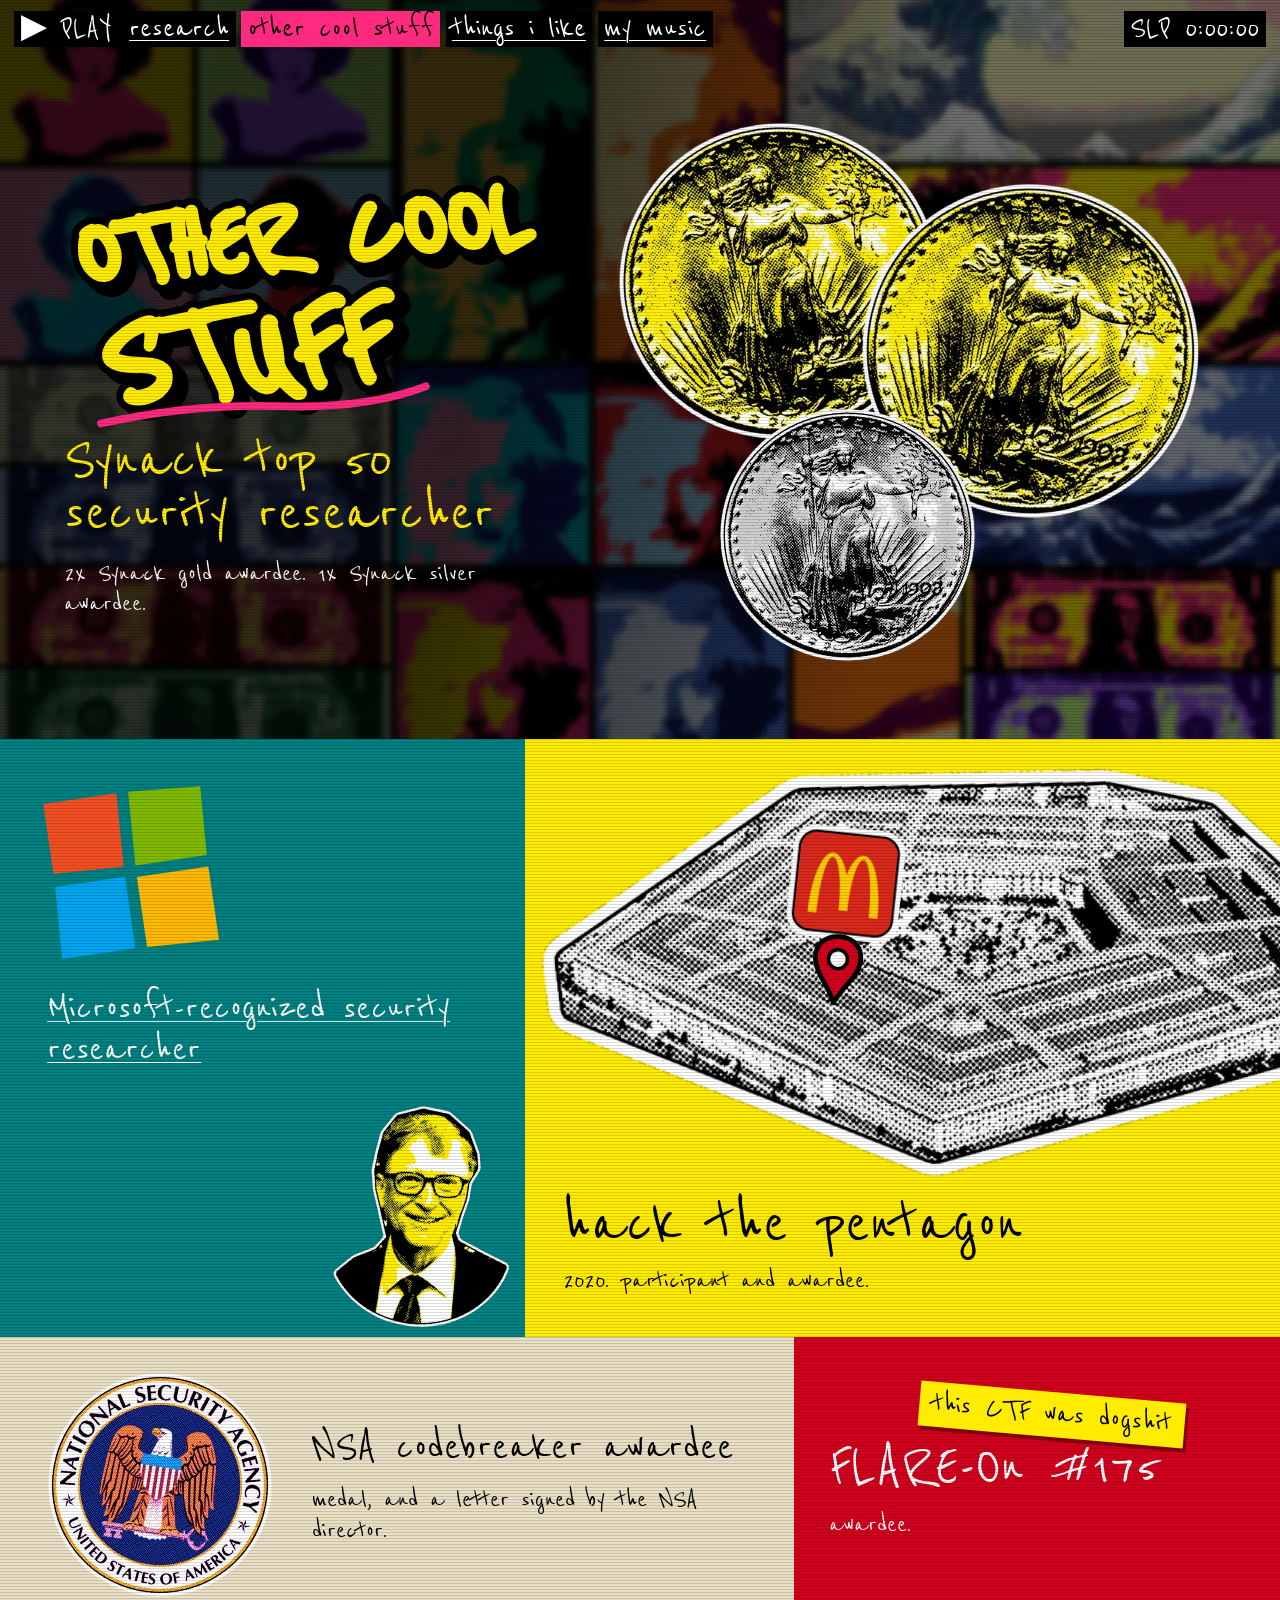
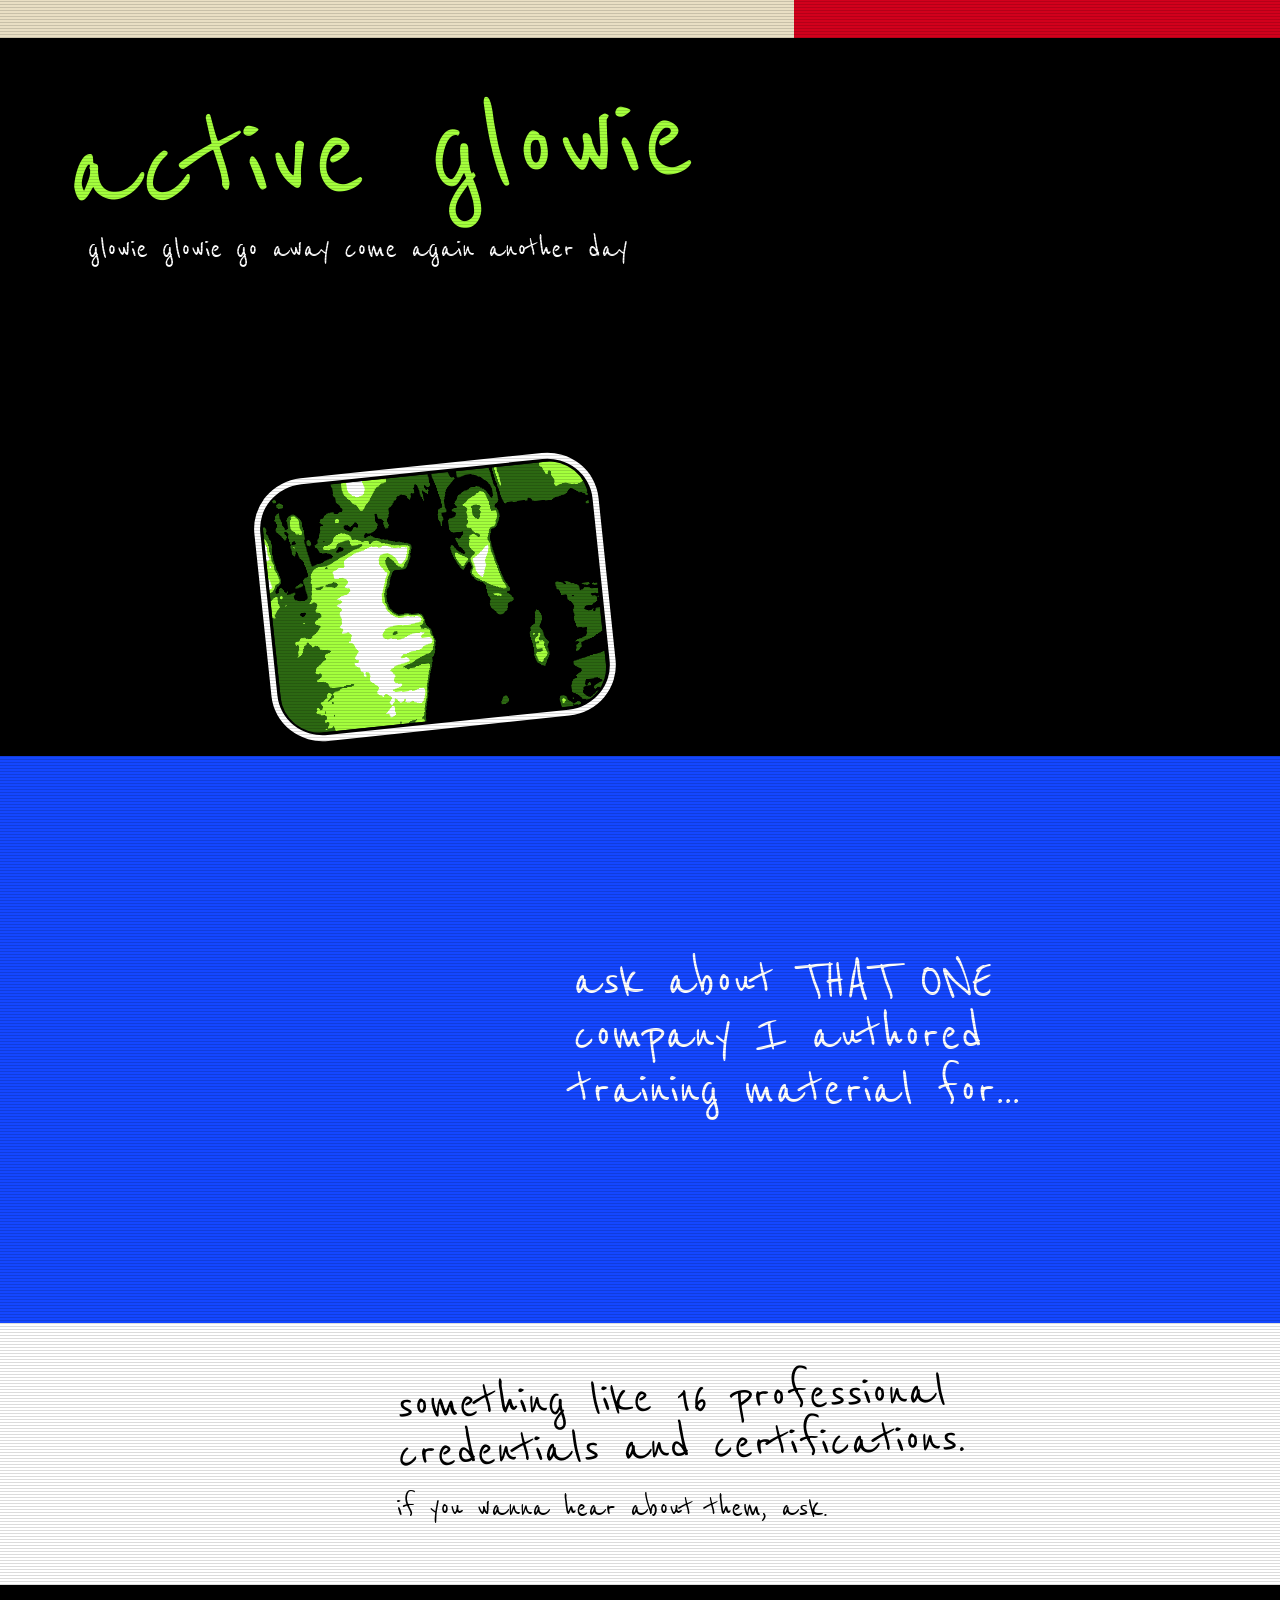
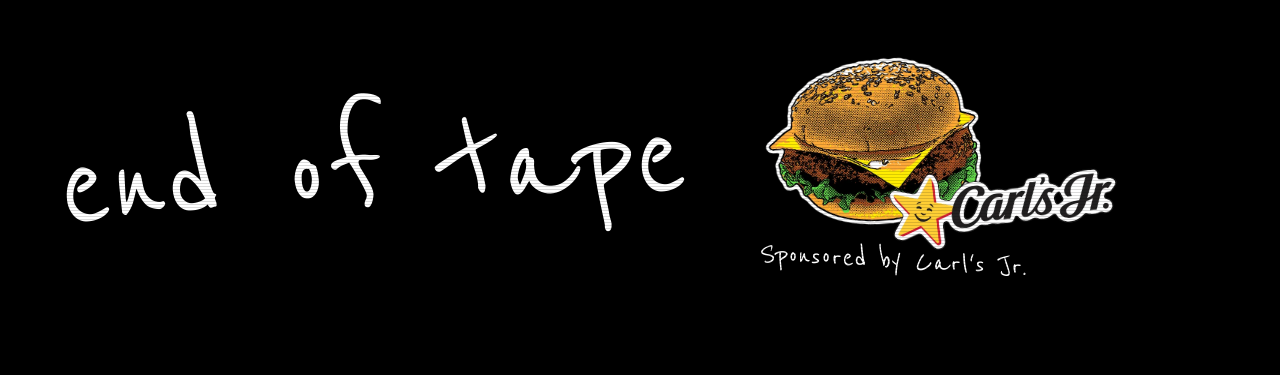
==== commit e9790fae: "Add files via upload" ====
--- a/docs/accolades.html
+++ b/docs/accolades.html
@@ -14,7 +14,7 @@
 <meta name="twitter:card" content="summary_large_image">
 <meta name="theme-color" content="#ff2a7f">
 <link rel="preload" href="assets/fonts/reenie-beanie-400.woff2" as="font" type="font/woff2" crossorigin>
-<link rel="stylesheet" href="assets/site.css?v=1e9ce06f89">
+<link rel="stylesheet" href="assets/site.css?v=37edc505d0">
 <script src="assets/site.js?v=52b8136f3d" defer></script>
 </head>
 <body>
--- a/docs/assets/site.css
+++ b/docs/assets/site.css
@@ -297,10 +297,29 @@
 .f-php { --bg: #cfc4ff; }
 .f-php .logo { width: min(24rem, 92%); rotate: 4deg; }
 .f-php .pen { margin-top: 2.4rem; }
+.s-new2 { --cols: 44fr 56fr; }
+.f-snapd { --bg: #3b0a2e; color: #fff; }
+.f-snapd .logo { width: min(13.5rem, 58%); rotate: 7deg; }
+.f-snapd .pen, .f-tuned .pen { margin-top: 2rem; }
+.f-snapd .redact, .f-tuned .redact { width: 5.6em; }
+.f-snapd .redact { background: #fff; }
+.f-tuned { --bg: var(--paper); }
+.f-tuned .art { display: flex; align-items: flex-end; gap: 1rem; }
+.f-tuned .logo { width: min(14rem, 54%); rotate: -6deg; }
+.f-tuned .redhat { width: min(8rem, 30%); margin: 0 0 .6rem -1.6rem; rotate: 13deg; }
+.hsh { position: absolute; z-index: 1; display: block; height: auto; overflow: visible; }
+.hsh__sh { fill: #000; }
+.hsh__ink { fill: var(--pink); stroke: #000; stroke-width: 5; stroke-linejoin: miter; stroke-miterlimit: 8; paint-order: stroke; }
+.f-snapd .hsh { right: 8%; top: 12%; width: min(11.5rem, 31%); rotate: 9deg; }
+.f-snapd .hsh__sh { fill: #fff; }
+.f-tuned .hsh { right: 5%; top: 1.2rem; width: min(8rem, 23%); rotate: -11deg; }
 .f-mysql { --bg: #00758f; color: #fff; display: flex; flex-wrap: wrap; align-items: center; gap: 1.6rem 4.5rem; }
 .f-mysql .logo { width: min(19rem, 74%); rotate: -6deg; }
 .f-mysql .pen { font-size: clamp(2.4rem, 4.2vw, 3.7rem); line-height: .95; rotate: 2deg; }
 @media (min-width: 761px) {
+  .f-snapd { padding: 2.4rem 1.5rem 3rem 9%; }
+  .f-tuned .hsh { right: 11%; top: 15%; width: min(13rem, 26%); }
+  .f-tuned { padding: 3.6rem 2rem 2.2rem 3rem; }
   .f-mysql { flex-wrap: nowrap; gap: clamp(2rem, 5vw, 4.5rem); padding: 2.2rem 2rem 2.8rem 13%; }
   .f-mysql .logo { flex: none; width: min(21rem, 27vw); }
   .f-mysql .pen { font-size: min(3.3rem, 3.3vw); }
